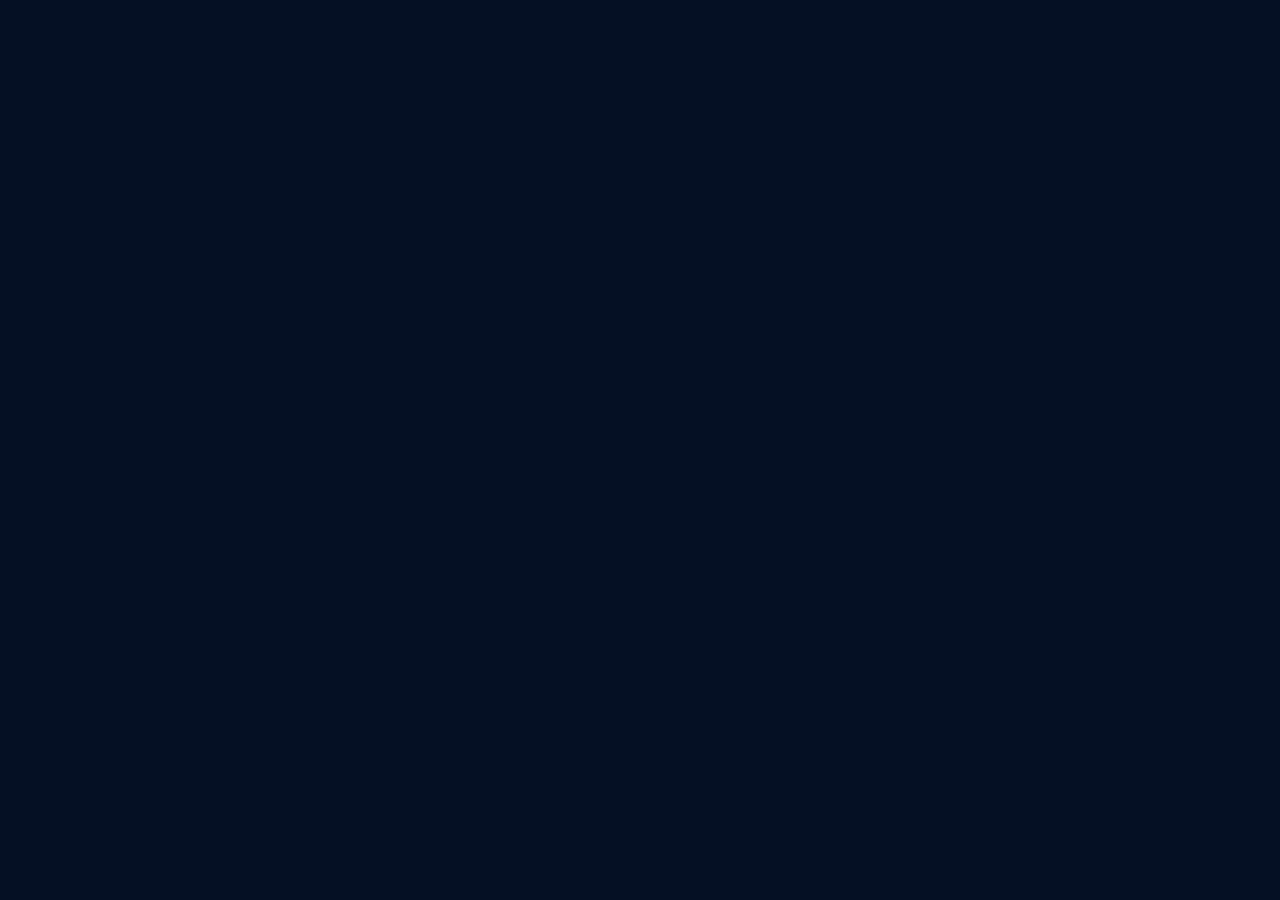
==== index.html @ 8254e84c "deploy: deploy web app to github pages" ====
<!DOCTYPE html><html><head>
  <!--
    If you are serving your web app in a path other than the root, change the
    href value below to reflect the base path you are serving from.

    The path provided below has to start and end with a slash "/" in order for
    it to work correctly.

    For more details:
    * https://developer.mozilla.org/en-US/docs/Web/HTML/Element/base

    This is a placeholder for base href that will be replaced by the value of
    the `--base-href` argument provided to `flutter build`.
  -->
  <base href="/ComparaSites/">

  <meta charset="UTF-8">
  <meta content="IE=Edge" http-equiv="X-UA-Compatible">
  <meta name="description" content="A new Flutter project.">

  <!-- iOS meta tags & icons -->
  <meta name="mobile-web-app-capable" content="yes">
  <meta name="apple-mobile-web-app-status-bar-style" content="black">
  <meta name="apple-mobile-web-app-title" content="compara_sites_mobile">
  <link rel="apple-touch-icon" href="icons/Icon-192.png">

  <!-- Favicon -->
  <link rel="icon" type="image/png" href="favicon.png">

  <title>compara_sites_mobile</title>
  <link rel="manifest" href="manifest.json">
  
  
  <meta content="width=device-width, initial-scale=1.0, maximum-scale=1.0, user-scalable=no" name="viewport">
  
  
  <style id="splash-screen-style">
    html {
      height: 100%
    }

    body {
      margin: 0;
      min-height: 100%;
      background-color: #051024;
          background-size: 100% 100%;
    }

    .center {
      margin: 0;
      position: absolute;
      top: 50%;
      left: 50%;
      -ms-transform: translate(-50%, -50%);
      transform: translate(-50%, -50%);
    }

    .contain {
      display:block;
      width:100%; height:100%;
      object-fit: contain;
    }

    .stretch {
      display:block;
      width:100%; height:100%;
    }

    .cover {
      display:block;
      width:100%; height:100%;
      object-fit: cover;
    }

    .bottom {
      position: absolute;
      bottom: 0;
      left: 50%;
      -ms-transform: translate(-50%, 0);
      transform: translate(-50%, 0);
    }

    .bottomLeft {
      position: absolute;
      bottom: 0;
      left: 0;
    }

    .bottomRight {
      position: absolute;
      bottom: 0;
      right: 0;
    }

    @media (prefers-color-scheme: dark) {
      body {
        background-color: #051024;
          }
    }
  </style>
  <script id="splash-screen-script">
    function removeSplashFromWeb() {
      document.getElementById("splash")?.remove();
      document.getElementById("splash-branding")?.remove();
      document.body.style.background = "transparent";
    }
  </script>
</head>
<body>
  <picture id="splash-branding">
    <source srcset="splash/img/branding-1x.png 1x, splash/img/branding-2x.png 2x, splash/img/branding-3x.png 3x, splash/img/branding-4x.png 4x" media="(prefers-color-scheme: light)">
    <source srcset="splash/img/branding-dark-1x.png 1x, splash/img/branding-dark-2x.png 2x, splash/img/branding-dark-3x.png 3x, splash/img/branding-dark-4x.png 4x" media="(prefers-color-scheme: dark)">
    <img class="bottom" aria-hidden="true" src="splash/img/branding-1x.png" alt="">
  </picture>
  <picture id="splash">
      <source srcset="splash/img/light-1x.png 1x, splash/img/light-2x.png 2x, splash/img/light-3x.png 3x, splash/img/light-4x.png 4x" media="(prefers-color-scheme: light)">
      <source srcset="splash/img/dark-1x.png 1x, splash/img/dark-2x.png 2x, splash/img/dark-3x.png 3x, splash/img/dark-4x.png 4x" media="(prefers-color-scheme: dark)">
      <img class="center" aria-hidden="true" src="splash/img/light-1x.png" alt="">
  </picture>
  
  
  
  <script src="flutter_bootstrap.js" async=""></script>


</body></html>
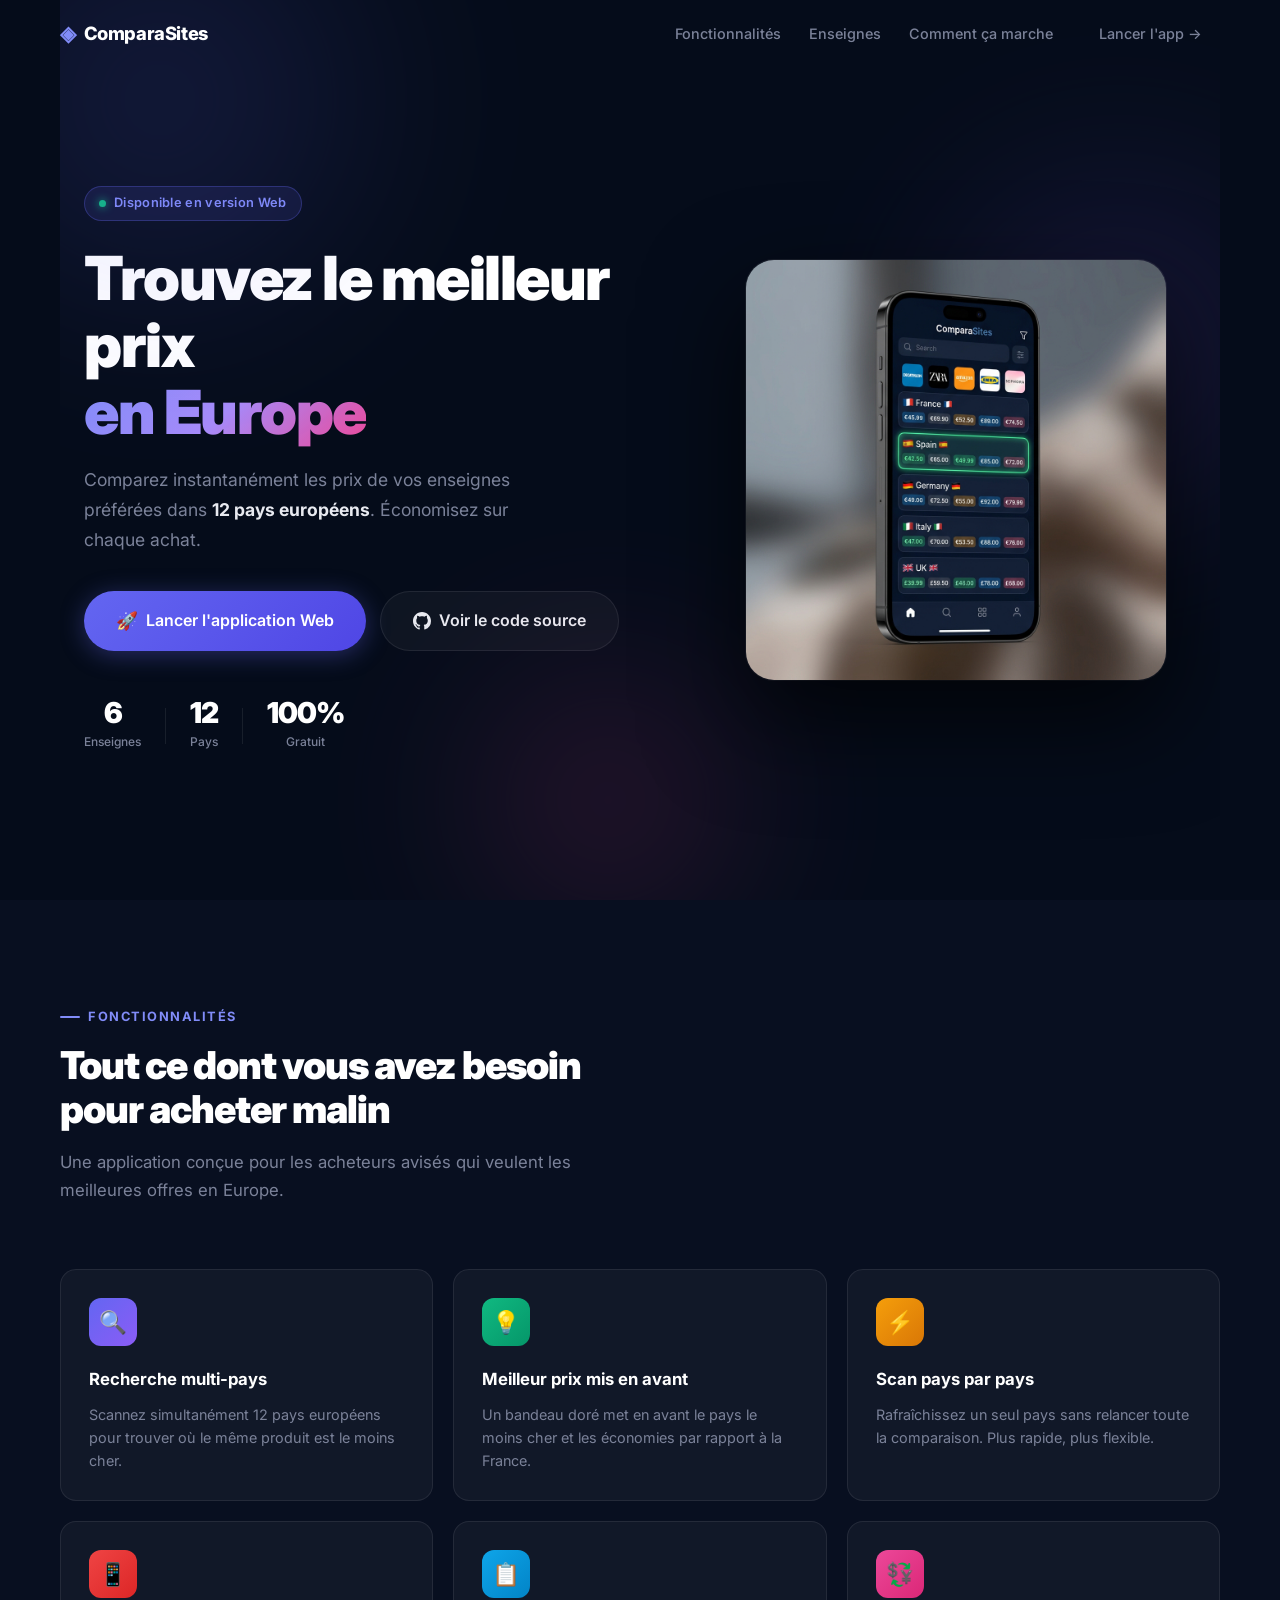
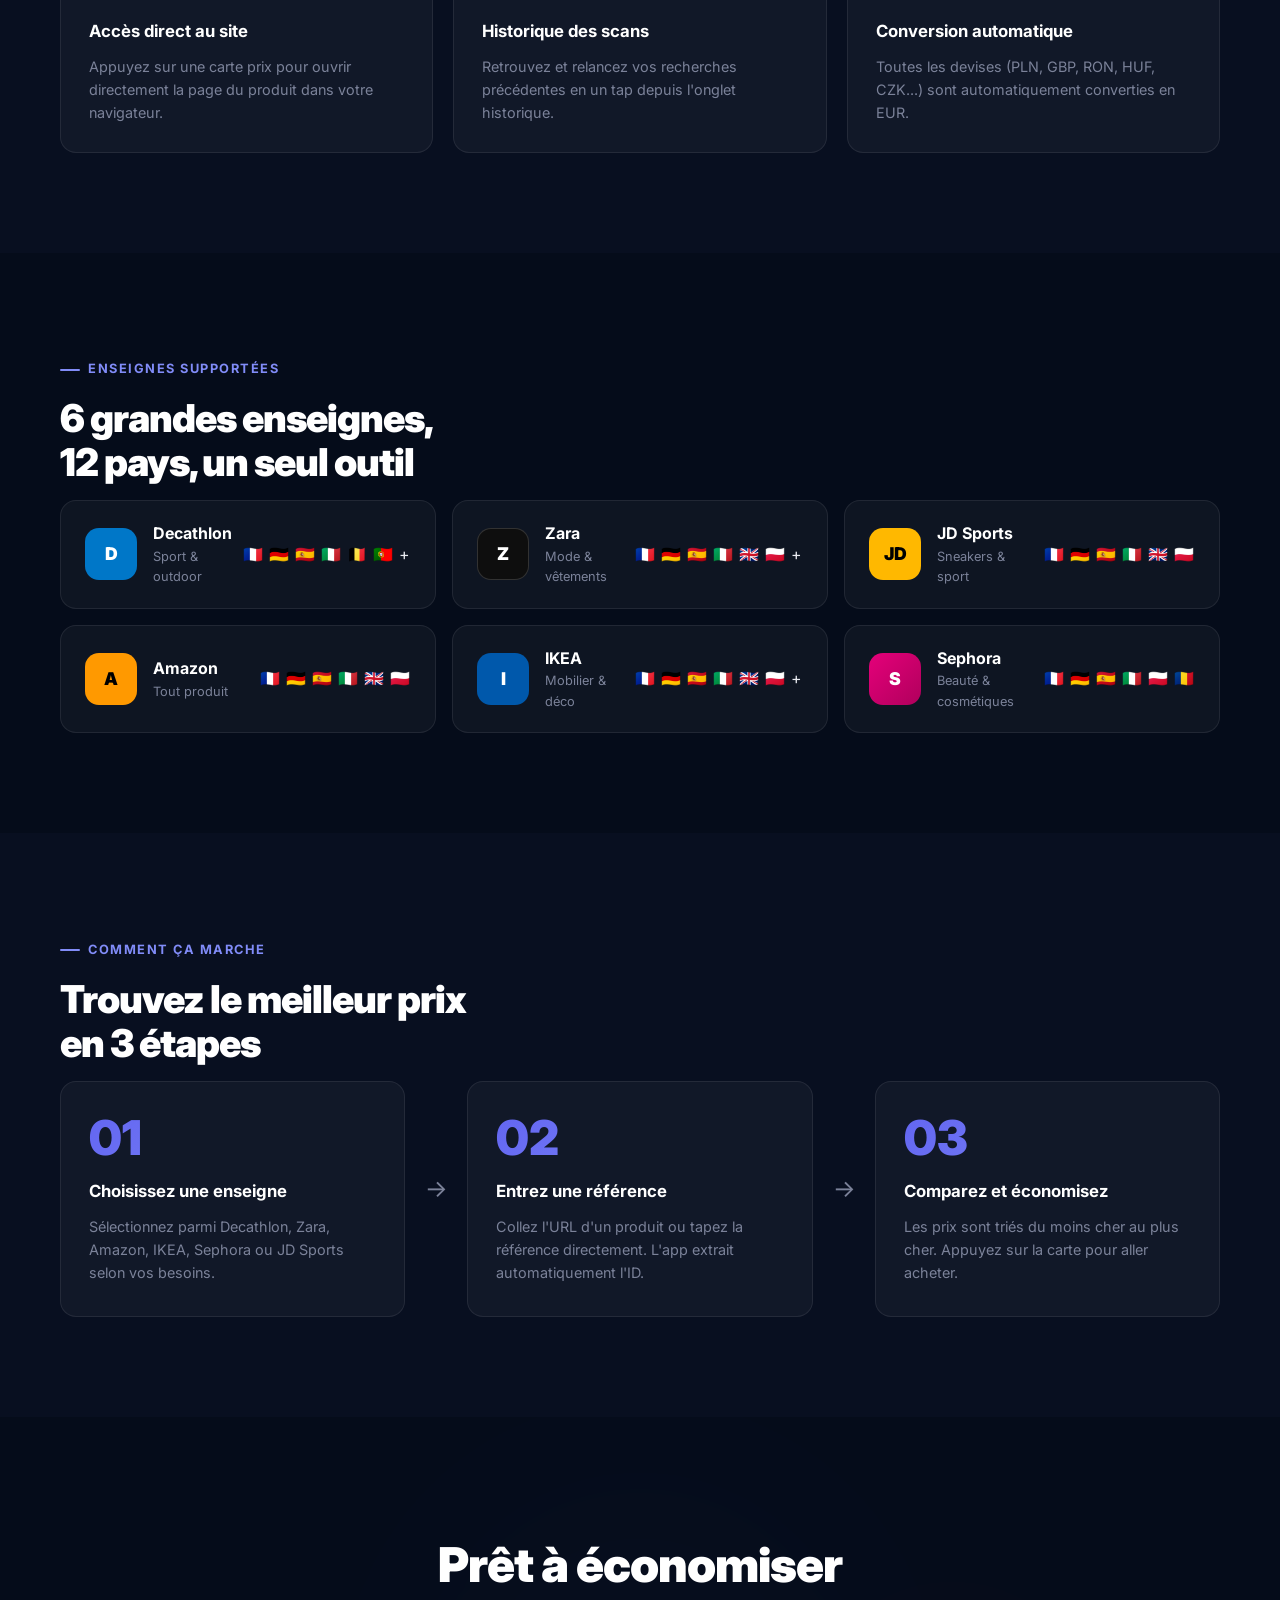
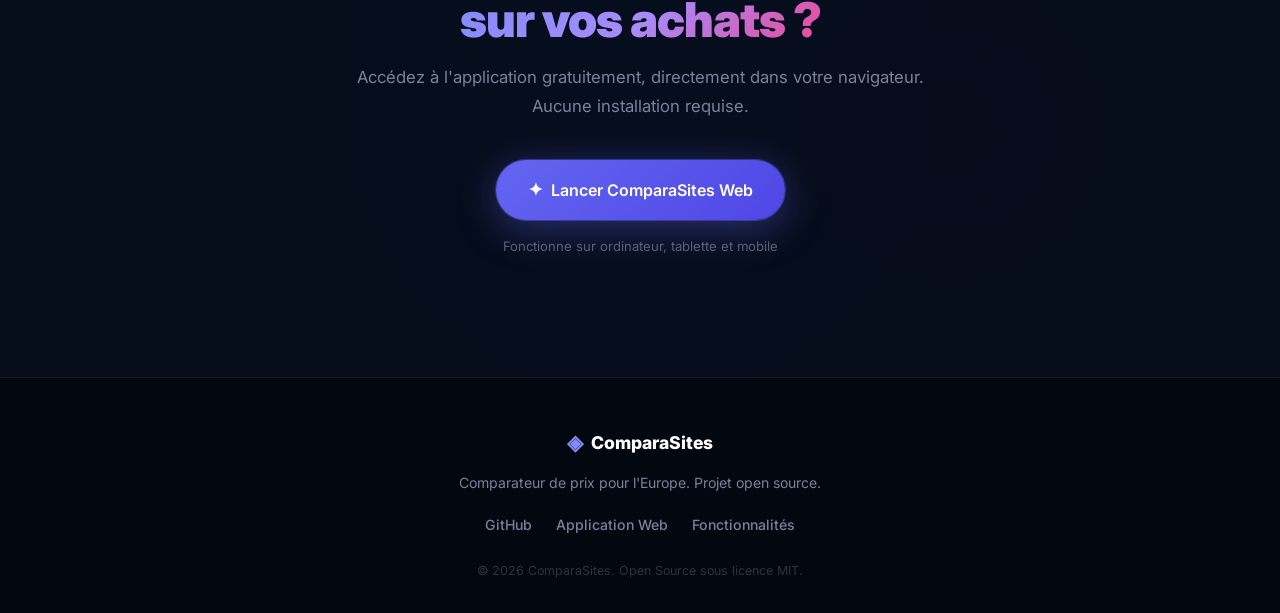
==== commit 67adb9fc: "deploy: update landing page and move app to /app" ====
--- a/index.html
+++ b/index.html
@@ -1,126 +1,303 @@
-<!DOCTYPE html><html><head>
-  <!--
-    If you are serving your web app in a path other than the root, change the
-    href value below to reflect the base path you are serving from.
-
-    The path provided below has to start and end with a slash "/" in order for
-    it to work correctly.
-
-    For more details:
-    * https://developer.mozilla.org/en-US/docs/Web/HTML/Element/base
-
-    This is a placeholder for base href that will be replaced by the value of
-    the `--base-href` argument provided to `flutter build`.
-  -->
-  <base href="/ComparaSites/">
-
-  <meta charset="UTF-8">
-  <meta content="IE=Edge" http-equiv="X-UA-Compatible">
-  <meta name="description" content="A new Flutter project.">
-
-  <!-- iOS meta tags & icons -->
-  <meta name="mobile-web-app-capable" content="yes">
-  <meta name="apple-mobile-web-app-status-bar-style" content="black">
-  <meta name="apple-mobile-web-app-title" content="compara_sites_mobile">
-  <link rel="apple-touch-icon" href="icons/Icon-192.png">
-
-  <!-- Favicon -->
-  <link rel="icon" type="image/png" href="favicon.png">
-
-  <title>compara_sites_mobile</title>
-  <link rel="manifest" href="manifest.json">
-  
-  
-  <meta content="width=device-width, initial-scale=1.0, maximum-scale=1.0, user-scalable=no" name="viewport">
-  
-  
-  <style id="splash-screen-style">
-    html {
-      height: 100%
-    }
-
-    body {
-      margin: 0;
-      min-height: 100%;
-      background-color: #051024;
-          background-size: 100% 100%;
-    }
-
-    .center {
-      margin: 0;
-      position: absolute;
-      top: 50%;
-      left: 50%;
-      -ms-transform: translate(-50%, -50%);
-      transform: translate(-50%, -50%);
-    }
-
-    .contain {
-      display:block;
-      width:100%; height:100%;
-      object-fit: contain;
-    }
-
-    .stretch {
-      display:block;
-      width:100%; height:100%;
-    }
-
-    .cover {
-      display:block;
-      width:100%; height:100%;
-      object-fit: cover;
-    }
-
-    .bottom {
-      position: absolute;
-      bottom: 0;
-      left: 50%;
-      -ms-transform: translate(-50%, 0);
-      transform: translate(-50%, 0);
-    }
-
-    .bottomLeft {
-      position: absolute;
-      bottom: 0;
-      left: 0;
-    }
-
-    .bottomRight {
-      position: absolute;
-      bottom: 0;
-      right: 0;
-    }
-
-    @media (prefers-color-scheme: dark) {
-      body {
-        background-color: #051024;
-          }
-    }
-  </style>
-  <script id="splash-screen-script">
-    function removeSplashFromWeb() {
-      document.getElementById("splash")?.remove();
-      document.getElementById("splash-branding")?.remove();
-      document.body.style.background = "transparent";
-    }
-  </script>
+<!DOCTYPE html>
+<html lang="fr">
+<head>
+  <meta charset="UTF-8" />
+  <meta name="viewport" content="width=device-width, initial-scale=1.0" />
+  <title>ComparaSites — Comparez les prix en Europe</title>
+  <meta name="description" content="ComparaSites vous permet de comparer instantanément les prix de Decathlon, Zara, Amazon, IKEA, Sephora et JD Sports dans toute l'Europe. Trouvez les meilleures offres en quelques secondes." />
+  <meta property="og:title" content="ComparaSites — Comparez les prix en Europe" />
+  <meta property="og:description" content="Comparez les prix en temps réel sur 6 grandes enseignes dans 12 pays européens." />
+  <meta property="og:type" content="website" />
+  <link rel="icon" href="./app/favicon.png" />
+  <link rel="preconnect" href="https://fonts.googleapis.com" />
+  <link rel="preconnect" href="https://fonts.gstatic.com" crossorigin />
+  <link href="https://fonts.googleapis.com/css2?family=Inter:wght@300;400;500;600;700;800;900&display=swap" rel="stylesheet" />
+  <link rel="stylesheet" href="style.css" />
 </head>
 <body>
-  <picture id="splash-branding">
-    <source srcset="splash/img/branding-1x.png 1x, splash/img/branding-2x.png 2x, splash/img/branding-3x.png 3x, splash/img/branding-4x.png 4x" media="(prefers-color-scheme: light)">
-    <source srcset="splash/img/branding-dark-1x.png 1x, splash/img/branding-dark-2x.png 2x, splash/img/branding-dark-3x.png 3x, splash/img/branding-dark-4x.png 4x" media="(prefers-color-scheme: dark)">
-    <img class="bottom" aria-hidden="true" src="splash/img/branding-1x.png" alt="">
-  </picture>
-  <picture id="splash">
-      <source srcset="splash/img/light-1x.png 1x, splash/img/light-2x.png 2x, splash/img/light-3x.png 3x, splash/img/light-4x.png 4x" media="(prefers-color-scheme: light)">
-      <source srcset="splash/img/dark-1x.png 1x, splash/img/dark-2x.png 2x, splash/img/dark-3x.png 3x, splash/img/dark-4x.png 4x" media="(prefers-color-scheme: dark)">
-      <img class="center" aria-hidden="true" src="splash/img/light-1x.png" alt="">
-  </picture>
-  
-  
-  
-  <script src="flutter_bootstrap.js" async=""></script>
-
-
-</body></html>+
+  <!-- ══ NAV ══ -->
+  <nav class="nav" id="nav">
+    <div class="nav-inner">
+      <a href="#" class="nav-logo">
+        <span class="logo-icon">◈</span>
+        ComparaSites
+      </a>
+      <div class="nav-links">
+        <a href="#features">Fonctionnalités</a>
+        <a href="#brands">Enseignes</a>
+        <a href="#how">Comment ça marche</a>
+        <a href="./app/" class="btn btn-sm" id="nav-cta">Lancer l'app →</a>
+      </div>
+      <button class="nav-burger" id="nav-burger" aria-label="Menu">
+        <span></span><span></span><span></span>
+      </button>
+    </div>
+    <div class="nav-mobile" id="nav-mobile">
+      <a href="#features">Fonctionnalités</a>
+      <a href="#brands">Enseignes</a>
+      <a href="#how">Comment ça marche</a>
+      <a href="./app/" class="btn btn-mobile">Lancer l'app →</a>
+    </div>
+  </nav>
+
+  <!-- ══ HERO ══ -->
+  <section class="hero" id="hero">
+    <div class="blob blob-1"></div>
+    <div class="blob blob-2"></div>
+    <div class="blob blob-3"></div>
+
+    <div class="hero-content">
+      <div class="hero-badge">
+        <span class="badge-dot"></span>
+        Disponible en version Web
+      </div>
+
+      <h1 class="hero-title">
+        Trouvez le meilleur prix<br />
+        <span class="gradient-text">en Europe</span>
+      </h1>
+
+      <p class="hero-subtitle">
+        Comparez instantanément les prix de vos enseignes préférées dans 
+        <strong>12 pays européens</strong>. Économisez sur chaque achat.
+      </p>
+
+      <div class="hero-actions">
+        <a href="./app/" class="btn btn-primary btn-large" id="hero-cta">
+          <span class="btn-icon">🚀</span>
+          Lancer l'application Web
+        </a>
+        <a href="https://github.com/fnnktkygl-code/ComparaSites" target="_blank" rel="noopener" class="btn btn-ghost btn-large">
+          <span class="btn-icon">
+            <svg width="18" height="18" viewBox="0 0 24 24" fill="currentColor"><path d="M12 0C5.37 0 0 5.37 0 12c0 5.31 3.435 9.795 8.205 11.385.6.105.825-.255.825-.57 0-.285-.015-1.23-.015-2.235-3.015.555-3.795-.735-4.035-1.41-.135-.345-.72-1.41-1.23-1.695-.42-.225-1.02-.78-.015-.795.945-.015 1.62.87 1.845 1.23 1.08 1.815 2.805 1.305 3.495.99.105-.78.42-1.305.765-1.605-2.67-.3-5.46-1.335-5.46-5.925 0-1.305.465-2.385 1.23-3.225-.12-.3-.54-1.53.12-3.18 0 0 1.005-.315 3.3 1.23.96-.27 1.98-.405 3-.405s2.04.135 3 .405c2.295-1.56 3.3-1.23 3.3-1.23.66 1.65.24 2.88.12 3.18.765.84 1.23 1.905 1.23 3.225 0 4.605-2.805 5.625-5.475 5.925.435.375.81 1.095.81 2.22 0 1.605-.015 2.895-.015 3.3 0 .315.225.69.825.57A12.02 12.02 0 0 0 24 12c0-6.63-5.37-12-12-12z"/></svg>
+          </span>
+          Voir le code source
+        </a>
+      </div>
+
+      <div class="hero-stats">
+        <div class="stat">
+          <span class="stat-value">6</span>
+          <span class="stat-label">Enseignes</span>
+        </div>
+        <div class="stat-divider"></div>
+        <div class="stat">
+          <span class="stat-value">12</span>
+          <span class="stat-label">Pays</span>
+        </div>
+        <div class="stat-divider"></div>
+        <div class="stat">
+          <span class="stat-value">100%</span>
+          <span class="stat-label">Gratuit</span>
+        </div>
+      </div>
+    </div>
+
+    <div class="hero-visual">
+      <div class="mockup-glow"></div>
+      <img src="./mockup.png" alt="ComparaSites app mockup" class="hero-mockup" loading="eager" />
+    </div>
+  </section>
+
+  <!-- ══ FEATURES ══ -->
+  <section class="section features-section" id="features">
+    <div class="section-inner">
+      <div class="section-label">Fonctionnalités</div>
+      <h2 class="section-title">Tout ce dont vous avez besoin<br />pour acheter malin</h2>
+      <p class="section-subtitle">Une application conçue pour les acheteurs avisés qui veulent les meilleures offres en Europe.</p>
+
+      <div class="features-grid">
+        <div class="feature-card" data-anim>
+          <div class="feature-icon" style="background:linear-gradient(135deg,#6366f1,#8b5cf6)">🔍</div>
+          <h3>Recherche multi-pays</h3>
+          <p>Scannez simultanément 12 pays européens pour trouver où le même produit est le moins cher.</p>
+        </div>
+        <div class="feature-card" data-anim>
+          <div class="feature-icon" style="background:linear-gradient(135deg,#10b981,#059669)">💡</div>
+          <h3>Meilleur prix mis en avant</h3>
+          <p>Un bandeau doré met en avant le pays le moins cher et les économies par rapport à la France.</p>
+        </div>
+        <div class="feature-card" data-anim>
+          <div class="feature-icon" style="background:linear-gradient(135deg,#f59e0b,#d97706)">⚡</div>
+          <h3>Scan pays par pays</h3>
+          <p>Rafraîchissez un seul pays sans relancer toute la comparaison. Plus rapide, plus flexible.</p>
+        </div>
+        <div class="feature-card" data-anim>
+          <div class="feature-icon" style="background:linear-gradient(135deg,#ef4444,#dc2626)">📱</div>
+          <h3>Accès direct au site</h3>
+          <p>Appuyez sur une carte prix pour ouvrir directement la page du produit dans votre navigateur.</p>
+        </div>
+        <div class="feature-card" data-anim>
+          <div class="feature-icon" style="background:linear-gradient(135deg,#0ea5e9,#0284c7)">📋</div>
+          <h3>Historique des scans</h3>
+          <p>Retrouvez et relancez vos recherches précédentes en un tap depuis l'onglet historique.</p>
+        </div>
+        <div class="feature-card" data-anim>
+          <div class="feature-icon" style="background:linear-gradient(135deg,#ec4899,#db2777)">💱</div>
+          <h3>Conversion automatique</h3>
+          <p>Toutes les devises (PLN, GBP, RON, HUF, CZK...) sont automatiquement converties en EUR.</p>
+        </div>
+      </div>
+    </div>
+  </section>
+
+  <!-- ══ BRANDS ══ -->
+  <section class="section brands-section" id="brands">
+    <div class="section-inner">
+      <div class="section-label">Enseignes supportées</div>
+      <h2 class="section-title">6 grandes enseignes,<br />12 pays, un seul outil</h2>
+
+      <div class="brands-grid">
+        <div class="brand-card" data-anim>
+          <div class="brand-logo decathlon">D</div>
+          <div class="brand-info">
+            <h3>Decathlon</h3>
+            <p>Sport & outdoor</p>
+          </div>
+          <div class="brand-countries">🇫🇷 🇩🇪 🇪🇸 🇮🇹 🇧🇪 🇵🇹 +</div>
+        </div>
+        <div class="brand-card" data-anim>
+          <div class="brand-logo zara">Z</div>
+          <div class="brand-info">
+            <h3>Zara</h3>
+            <p>Mode & vêtements</p>
+          </div>
+          <div class="brand-countries">🇫🇷 🇩🇪 🇪🇸 🇮🇹 🇬🇧 🇵🇱 +</div>
+        </div>
+        <div class="brand-card" data-anim>
+          <div class="brand-logo jd">JD</div>
+          <div class="brand-info">
+            <h3>JD Sports</h3>
+            <p>Sneakers & sport</p>
+          </div>
+          <div class="brand-countries">🇫🇷 🇩🇪 🇪🇸 🇮🇹 🇬🇧 🇵🇱</div>
+        </div>
+        <div class="brand-card" data-anim>
+          <div class="brand-logo amazon">A</div>
+          <div class="brand-info">
+            <h3>Amazon</h3>
+            <p>Tout produit</p>
+          </div>
+          <div class="brand-countries">🇫🇷 🇩🇪 🇪🇸 🇮🇹 🇬🇧 🇵🇱</div>
+        </div>
+        <div class="brand-card" data-anim>
+          <div class="brand-logo ikea">I</div>
+          <div class="brand-info">
+            <h3>IKEA</h3>
+            <p>Mobilier & déco</p>
+          </div>
+          <div class="brand-countries">🇫🇷 🇩🇪 🇪🇸 🇮🇹 🇬🇧 🇵🇱 +</div>
+        </div>
+        <div class="brand-card" data-anim>
+          <div class="brand-logo sephora">S</div>
+          <div class="brand-info">
+            <h3>Sephora</h3>
+            <p>Beauté & cosmétiques</p>
+          </div>
+          <div class="brand-countries">🇫🇷 🇩🇪 🇪🇸 🇮🇹 🇵🇱 🇷🇴</div>
+        </div>
+      </div>
+    </div>
+  </section>
+
+  <!-- ══ HOW IT WORKS ══ -->
+  <section class="section how-section" id="how">
+    <div class="section-inner">
+      <div class="section-label">Comment ça marche</div>
+      <h2 class="section-title">Trouvez le meilleur prix<br />en 3 étapes</h2>
+
+      <div class="steps-grid">
+        <div class="step" data-anim>
+          <div class="step-num">01</div>
+          <div class="step-content">
+            <h3>Choisissez une enseigne</h3>
+            <p>Sélectionnez parmi Decathlon, Zara, Amazon, IKEA, Sephora ou JD Sports selon vos besoins.</p>
+          </div>
+        </div>
+        <div class="step-arrow">→</div>
+        <div class="step" data-anim>
+          <div class="step-num">02</div>
+          <div class="step-content">
+            <h3>Entrez une référence</h3>
+            <p>Collez l'URL d'un produit ou tapez la référence directement. L'app extrait automatiquement l'ID.</p>
+          </div>
+        </div>
+        <div class="step-arrow">→</div>
+        <div class="step" data-anim>
+          <div class="step-num">03</div>
+          <div class="step-content">
+            <h3>Comparez et économisez</h3>
+            <p>Les prix sont triés du moins cher au plus cher. Appuyez sur la carte pour aller acheter.</p>
+          </div>
+        </div>
+      </div>
+    </div>
+  </section>
+
+  <!-- ══ CTA SECTION ══ -->
+  <section class="section cta-section">
+    <div class="blob blob-cta-1"></div>
+    <div class="blob blob-cta-2"></div>
+    <div class="cta-inner" data-anim>
+      <h2 class="cta-title">Prêt à économiser<br /><span class="gradient-text">sur vos achats ?</span></h2>
+      <p class="cta-subtitle">Accédez à l'application gratuitement, directement dans votre navigateur. Aucune installation requise.</p>
+      <a href="./app/" class="btn btn-primary btn-large btn-glow" id="footer-cta">
+        <span class="btn-icon">✦</span>
+        Lancer ComparaSites Web
+      </a>
+      <p class="cta-hint">Fonctionne sur ordinateur, tablette et mobile</p>
+    </div>
+  </section>
+
+  <!-- ══ FOOTER ══ -->
+  <footer class="footer">
+    <div class="footer-inner">
+      <div class="footer-logo">
+        <span class="logo-icon">◈</span>
+        ComparaSites
+      </div>
+      <p class="footer-desc">Comparateur de prix pour l'Europe. Projet open source.</p>
+      <div class="footer-links">
+        <a href="https://github.com/fnnktkygl-code/ComparaSites" target="_blank" rel="noopener">GitHub</a>
+        <a href="./app/" id="footer-app-link">Application Web</a>
+        <a href="#features">Fonctionnalités</a>
+      </div>
+      <p class="footer-copy">© 2026 ComparaSites. Open Source sous licence MIT.</p>
+    </div>
+  </footer>
+
+  <script>
+    // Nav scroll effect
+    const nav = document.getElementById('nav');
+    window.addEventListener('scroll', () => {
+      nav.classList.toggle('nav-scrolled', window.scrollY > 20);
+    });
+
+    // Mobile menu
+    const burger = document.getElementById('nav-burger');
+    const mobileNav = document.getElementById('nav-mobile');
+    burger.addEventListener('click', () => {
+      mobileNav.classList.toggle('open');
+      burger.classList.toggle('open');
+    });
+    mobileNav.querySelectorAll('a').forEach(a => {
+      a.addEventListener('click', () => {
+        mobileNav.classList.remove('open');
+        burger.classList.remove('open');
+      });
+    });
+
+    // Scroll reveal animations
+    const observer = new IntersectionObserver((entries) => {
+      entries.forEach(entry => {
+        if (entry.isIntersecting) {
+          entry.target.classList.add('visible');
+          observer.unobserve(entry.target);
+        }
+      });
+    }, { threshold: 0.12 });
+    document.querySelectorAll('[data-anim]').forEach(el => observer.observe(el));
+  </script>
+</body>
+</html>
--- a/style.css
+++ b/style.css
@@ -0,0 +1,427 @@
+/* ══════════════════════════════════════════
+   ComparaSites – Landing Page Styles
+   Premium dark-mode design
+══════════════════════════════════════════ */
+
+*, *::before, *::after { box-sizing: border-box; margin: 0; padding: 0; }
+
+:root {
+  --bg: #050c1a;
+  --bg2: #080f20;
+  --card: rgba(255,255,255,0.04);
+  --card-border: rgba(255,255,255,0.08);
+  --card-hover: rgba(255,255,255,0.07);
+  --text: #e8eaf0;
+  --text-muted: #7b8299;
+  --accent: #6366f1;
+  --accent2: #818cf8;
+  --gold: #f59e0b;
+  --green: #10b981;
+  --radius: 16px;
+  --shadow: 0 24px 80px rgba(0,0,0,0.5);
+}
+
+html { scroll-behavior: smooth; }
+
+body {
+  font-family: 'Inter', -apple-system, BlinkMacSystemFont, sans-serif;
+  background: var(--bg);
+  color: var(--text);
+  line-height: 1.6;
+  overflow-x: hidden;
+  -webkit-font-smoothing: antialiased;
+}
+
+/* ── Scroll bar ── */
+::-webkit-scrollbar { width: 6px; }
+::-webkit-scrollbar-track { background: var(--bg); }
+::-webkit-scrollbar-thumb { background: rgba(255,255,255,0.1); border-radius: 3px; }
+
+/* ══ NAV ══ */
+.nav {
+  position: fixed; top: 0; left: 0; right: 0; z-index: 100;
+  padding: 0 24px;
+  transition: background 0.3s, box-shadow 0.3s, backdrop-filter 0.3s;
+}
+.nav-scrolled {
+  background: rgba(5,12,26,0.85);
+  backdrop-filter: blur(20px);
+  box-shadow: 0 1px 0 rgba(255,255,255,0.06);
+}
+.nav-inner {
+  max-width: 1160px; margin: 0 auto;
+  display: flex; align-items: center; justify-content: space-between;
+  height: 68px;
+}
+.nav-logo {
+  display: flex; align-items: center; gap: 8px;
+  font-size: 1.15rem; font-weight: 800; color: #fff;
+  text-decoration: none; letter-spacing: -0.4px;
+}
+.logo-icon { font-size: 1.3rem; color: var(--accent2); }
+
+.nav-links {
+  display: flex; align-items: center; gap: 28px;
+}
+.nav-links a {
+  color: var(--text-muted); text-decoration: none;
+  font-size: 0.9rem; font-weight: 500;
+  transition: color 0.2s;
+}
+.nav-links a:hover { color: #fff; }
+
+.nav-burger {
+  display: none; flex-direction: column; gap: 5px;
+  background: none; border: none; cursor: pointer; padding: 4px;
+}
+.nav-burger span {
+  display: block; width: 22px; height: 2px;
+  background: var(--text); border-radius: 2px;
+  transition: transform 0.3s, opacity 0.3s;
+}
+.nav-burger.open span:nth-child(1) { transform: translateY(7px) rotate(45deg); }
+.nav-burger.open span:nth-child(2) { opacity: 0; }
+.nav-burger.open span:nth-child(3) { transform: translateY(-7px) rotate(-45deg); }
+
+.nav-mobile {
+  display: none; flex-direction: column;
+  background: rgba(8,15,32,0.98); padding: 16px 0 24px;
+  border-top: 1px solid var(--card-border);
+  max-height: 0; overflow: hidden; transition: max-height 0.35s ease;
+}
+.nav-mobile.open { max-height: 320px; display: flex; }
+.nav-mobile a {
+  color: var(--text-muted); text-decoration: none; padding: 12px 0;
+  font-size: 1rem; font-weight: 500; transition: color 0.2s;
+}
+.nav-mobile a:hover { color: #fff; }
+.btn-mobile {
+  margin-top: 12px; text-align: center;
+  padding: 14px 0 !important; width: 100%;
+  color: #fff !important;
+}
+
+/* ══ BUTTONS ══ */
+.btn {
+  display: inline-flex; align-items: center; gap: 8px;
+  padding: 10px 20px; border-radius: 100px;
+  font-family: inherit; font-weight: 600; font-size: 0.9rem;
+  text-decoration: none; cursor: pointer; border: none;
+  transition: transform 0.2s, box-shadow 0.2s, background 0.2s;
+  white-space: nowrap;
+}
+.btn:hover { transform: translateY(-2px); }
+.btn-sm { padding: 8px 18px; font-size: 0.85rem; }
+
+.btn-primary {
+  background: linear-gradient(135deg, var(--accent), #4f46e5);
+  color: #fff;
+  box-shadow: 0 4px 24px rgba(99,102,241,0.35);
+}
+.btn-primary:hover { box-shadow: 0 8px 36px rgba(99,102,241,0.55); }
+
+.btn-ghost {
+  background: var(--card); color: var(--text);
+  border: 1px solid var(--card-border);
+}
+.btn-ghost:hover { background: var(--card-hover); }
+
+.btn-large { padding: 16px 32px; font-size: 1rem; border-radius: 100px; }
+
+.btn-glow {
+  box-shadow: 0 0 0 1px rgba(99,102,241,0.4),
+              0 8px 40px rgba(99,102,241,0.4);
+}
+.btn-glow:hover {
+  box-shadow: 0 0 0 1px rgba(99,102,241,0.6),
+              0 12px 60px rgba(99,102,241,0.6);
+}
+.btn-icon { display: flex; align-items: center; font-size: 1.1em; }
+
+/* ══ BLOBS ══ */
+.blob {
+  position: absolute; border-radius: 50%;
+  filter: blur(80px); opacity: 0.18; pointer-events: none;
+}
+.blob-1 { width: 600px; height: 600px; background: radial-gradient(circle, #6366f1, transparent 70%); top: -200px; left: -200px; }
+.blob-2 { width: 500px; height: 500px; background: radial-gradient(circle, #8b5cf6, transparent 70%); top: 100px; right: -150px; }
+.blob-3 { width: 400px; height: 400px; background: radial-gradient(circle, #ec4899, transparent 70%); bottom: -100px; left: 30%; }
+
+/* ══ HERO ══ */
+.hero {
+  position: relative; overflow: hidden;
+  min-height: 100vh;
+  display: flex; align-items: center;
+  padding: 120px 24px 80px;
+  gap: 60px;
+  max-width: 1160px; margin: 0 auto;
+}
+.hero-content { flex: 1; min-width: 0; }
+.hero-visual {
+  flex: 0 0 480px; position: relative;
+  display: flex; align-items: center; justify-content: center;
+}
+.mockup-glow {
+  position: absolute; width: 340px; height: 340px;
+  background: radial-gradient(circle, rgba(99,102,241,0.3) 0%, transparent 70%);
+  border-radius: 50%; animation: pulse 4s ease-in-out infinite;
+}
+@keyframes pulse {
+  0%, 100% { transform: scale(1); opacity: 0.5; }
+  50% { transform: scale(1.15); opacity: 0.8; }
+}
+.hero-mockup {
+  width: 100%; max-width: 420px;
+  border-radius: 28px;
+  box-shadow: 0 40px 100px rgba(0,0,0,0.7), 0 0 0 1px rgba(255,255,255,0.08);
+  animation: float 6s ease-in-out infinite;
+  position: relative; z-index: 1;
+}
+@keyframes float {
+  0%, 100% { transform: translateY(0); }
+  50% { transform: translateY(-14px); }
+}
+
+.hero-badge {
+  display: inline-flex; align-items: center; gap: 8px;
+  background: rgba(99,102,241,0.12); border: 1px solid rgba(99,102,241,0.3);
+  color: var(--accent2); padding: 6px 14px; border-radius: 100px;
+  font-size: 0.8rem; font-weight: 600; letter-spacing: 0.3px;
+  margin-bottom: 24px;
+}
+.badge-dot {
+  width: 7px; height: 7px; border-radius: 50%; background: var(--green);
+  box-shadow: 0 0 8px var(--green);
+  animation: blink 2s ease-in-out infinite;
+}
+@keyframes blink {
+  0%, 100% { opacity: 1; } 50% { opacity: 0.4; }
+}
+
+.hero-title {
+  font-size: clamp(2.2rem, 5vw, 3.8rem);
+  font-weight: 900; line-height: 1.1;
+  letter-spacing: -1.5px; margin-bottom: 20px;
+  color: #fff;
+}
+.gradient-text {
+  background: linear-gradient(135deg, var(--accent2) 0%, #a78bfa 50%, #ec4899 100%);
+  -webkit-background-clip: text; background-clip: text;
+  -webkit-text-fill-color: transparent;
+}
+
+.hero-subtitle {
+  font-size: 1.1rem; color: var(--text-muted); max-width: 480px;
+  margin-bottom: 36px; line-height: 1.7;
+}
+.hero-subtitle strong { color: var(--text); }
+
+.hero-actions {
+  display: flex; flex-wrap: wrap; gap: 14px; margin-bottom: 48px;
+}
+
+.hero-stats {
+  display: flex; align-items: center; gap: 24px;
+}
+.stat { text-align: center; }
+.stat-value {
+  display: block; font-size: 1.8rem; font-weight: 900;
+  color: #fff; letter-spacing: -1px; line-height: 1;
+}
+.stat-label { font-size: 0.75rem; color: var(--text-muted); font-weight: 500; }
+.stat-divider {
+  width: 1px; height: 36px; background: var(--card-border);
+}
+
+/* ══ SECTIONS ══ */
+.section { padding: 100px 24px; position: relative; overflow: hidden; }
+.section-inner { max-width: 1160px; margin: 0 auto; }
+
+.section-label {
+  display: inline-flex; align-items: center; gap: 8px;
+  color: var(--accent2); font-size: 0.8rem; font-weight: 700;
+  letter-spacing: 1.5px; text-transform: uppercase;
+  margin-bottom: 16px;
+}
+.section-label::before {
+  content: ''; display: block;
+  width: 20px; height: 2px;
+  background: var(--accent2); border-radius: 2px;
+}
+.section-title {
+  font-size: clamp(1.8rem, 3vw, 2.8rem);
+  font-weight: 900; letter-spacing: -1px;
+  color: #fff; margin-bottom: 16px; line-height: 1.15;
+}
+.section-subtitle {
+  color: var(--text-muted); font-size: 1.05rem;
+  max-width: 560px; margin-bottom: 64px; line-height: 1.7;
+}
+
+/* ══ FEATURES ══ */
+.features-section { background: var(--bg2); }
+.features-grid {
+  display: grid;
+  grid-template-columns: repeat(auto-fill, minmax(320px, 1fr));
+  gap: 20px;
+}
+.feature-card {
+  background: var(--card); border: 1px solid var(--card-border);
+  border-radius: var(--radius); padding: 28px;
+  transition: transform 0.3s, box-shadow 0.3s, border-color 0.3s;
+  opacity: 0; transform: translateY(24px);
+}
+.feature-card.visible { opacity: 1; transform: none; transition: opacity 0.5s ease, transform 0.5s ease; }
+.feature-card:hover {
+  transform: translateY(-4px);
+  box-shadow: 0 16px 48px rgba(0,0,0,0.4);
+  border-color: rgba(255,255,255,0.15);
+}
+.feature-icon {
+  width: 48px; height: 48px; border-radius: 12px;
+  display: flex; align-items: center; justify-content: center;
+  font-size: 1.4rem; margin-bottom: 20px;
+}
+.feature-card h3 {
+  font-size: 1.05rem; font-weight: 700; color: #fff; margin-bottom: 10px;
+}
+.feature-card p { color: var(--text-muted); font-size: 0.9rem; line-height: 1.6; }
+
+/* ══ BRANDS ══ */
+.brands-section { background: var(--bg); }
+.brands-grid {
+  display: grid;
+  grid-template-columns: repeat(auto-fill, minmax(300px, 1fr));
+  gap: 16px;
+}
+.brand-card {
+  display: flex; align-items: center; gap: 16px;
+  background: var(--card); border: 1px solid var(--card-border);
+  border-radius: var(--radius); padding: 20px 24px;
+  transition: transform 0.3s, border-color 0.3s;
+  opacity: 0; transform: translateY(24px);
+}
+.brand-card.visible { opacity: 1; transform: none; transition: opacity 0.5s ease, transform 0.5s ease; }
+.brand-card:hover { transform: translateY(-3px); border-color: rgba(255,255,255,0.15); }
+
+.brand-logo {
+  width: 52px; height: 52px; border-radius: 14px;
+  display: flex; align-items: center; justify-content: center;
+  font-size: 1.1rem; font-weight: 900; color: #fff;
+  flex-shrink: 0; letter-spacing: -0.5px;
+}
+.brand-logo.decathlon { background: #0077C8; }
+.brand-logo.zara { background: #0E0E0E; border: 1px solid rgba(255,255,255,0.15); }
+.brand-logo.jd { background: #FFB800; color: #000; }
+.brand-logo.amazon { background: #FF9900; color: #000; }
+.brand-logo.ikea { background: #0058AB; }
+.brand-logo.sephora { background: linear-gradient(135deg, #E5007A, #b0005c); }
+
+.brand-info { flex: 1; min-width: 0; }
+.brand-info h3 { font-size: 1rem; font-weight: 700; color: #fff; }
+.brand-info p { font-size: 0.8rem; color: var(--text-muted); }
+.brand-countries { font-size: 1rem; letter-spacing: 1px; }
+
+/* ══ HOW IT WORKS ══ */
+.how-section { background: var(--bg2); }
+.steps-grid {
+  display: flex; align-items: flex-start; gap: 20px;
+  flex-wrap: wrap;
+}
+.step {
+  flex: 1; min-width: 220px;
+  background: var(--card); border: 1px solid var(--card-border);
+  border-radius: var(--radius); padding: 32px 28px;
+  opacity: 0; transform: translateY(24px);
+}
+.step.visible { opacity: 1; transform: none; transition: opacity 0.5s ease, transform 0.5s ease; }
+.step-num {
+  font-size: 3rem; font-weight: 900; line-height: 1;
+  background: linear-gradient(135deg, var(--accent), var(--accent2));
+  -webkit-background-clip: text; background-clip: text;
+  -webkit-text-fill-color: transparent;
+  margin-bottom: 16px;
+}
+.step-content h3 { font-size: 1.05rem; font-weight: 700; color: #fff; margin-bottom: 10px; }
+.step-content p { color: var(--text-muted); font-size: 0.9rem; line-height: 1.6; }
+.step-arrow {
+  align-self: center; flex-shrink: 0;
+  color: var(--text-muted); font-size: 1.5rem;
+  padding-top: 0; margin-top: -20px;
+}
+@media (max-width: 700px) { .step-arrow { display: none; } }
+
+/* ══ CTA SECTION ══ */
+.cta-section {
+  background: var(--bg); text-align: center;
+  padding: 120px 24px;
+  position: relative; overflow: hidden;
+}
+.blob-cta-1 { width: 700px; height: 700px; background: radial-gradient(circle, rgba(99,102,241,0.15), transparent 70%); top: 50%; left: 50%; transform: translate(-50%,-50%); }
+.blob-cta-2 { width: 400px; height: 400px; background: radial-gradient(circle, rgba(236,72,153,0.1), transparent 70%); top: 20%; right: 10%; }
+
+.cta-inner {
+  position: relative; z-index: 1; max-width: 600px; margin: 0 auto;
+  opacity: 0; transform: translateY(24px);
+}
+.cta-inner.visible { opacity: 1; transform: none; transition: opacity 0.6s ease, transform 0.6s ease; }
+.cta-title {
+  font-size: clamp(2rem, 4vw, 3rem);
+  font-weight: 900; letter-spacing: -1px;
+  color: #fff; margin-bottom: 16px; line-height: 1.15;
+}
+.cta-subtitle {
+  color: var(--text-muted); font-size: 1.05rem;
+  margin-bottom: 40px; line-height: 1.7;
+}
+.cta-hint {
+  margin-top: 16px; color: var(--text-muted);
+  font-size: 0.82rem; opacity: 0.7;
+}
+
+/* ══ FOOTER ══ */
+.footer {
+  background: rgba(0,0,0,0.4);
+  border-top: 1px solid var(--card-border);
+  padding: 48px 24px 32px;
+  text-align: center;
+}
+.footer-inner { max-width: 600px; margin: 0 auto; }
+.footer-logo {
+  display: inline-flex; align-items: center; gap: 8px;
+  font-size: 1.1rem; font-weight: 800; color: #fff;
+  margin-bottom: 12px;
+}
+.footer-desc { color: var(--text-muted); font-size: 0.88rem; margin-bottom: 20px; }
+.footer-links {
+  display: flex; align-items: center; justify-content: center;
+  gap: 24px; flex-wrap: wrap; margin-bottom: 24px;
+}
+.footer-links a {
+  color: var(--text-muted); text-decoration: none;
+  font-size: 0.88rem; font-weight: 500; transition: color 0.2s;
+}
+.footer-links a:hover { color: #fff; }
+.footer-copy { color: rgba(255,255,255,0.18); font-size: 0.78rem; }
+
+/* ══ RESPONSIVE ══ */
+@media (max-width: 900px) {
+  .hero {
+    flex-direction: column; text-align: center;
+    padding-top: 110px; padding-bottom: 60px; gap: 40px;
+  }
+  .hero-visual { flex: none; width: 100%; }
+  .hero-subtitle { margin-left: auto; margin-right: auto; }
+  .hero-actions { justify-content: center; }
+  .hero-stats { justify-content: center; }
+  .hero-mockup { max-width: 300px; }
+  .nav-links { display: none; }
+  .nav-burger { display: flex; }
+  .nav-mobile { display: flex; }
+}
+
+@media (max-width: 600px) {
+  .section { padding: 70px 16px; }
+  .btn-large { padding: 14px 24px; font-size: 0.95rem; }
+  .steps-grid { flex-direction: column; }
+}
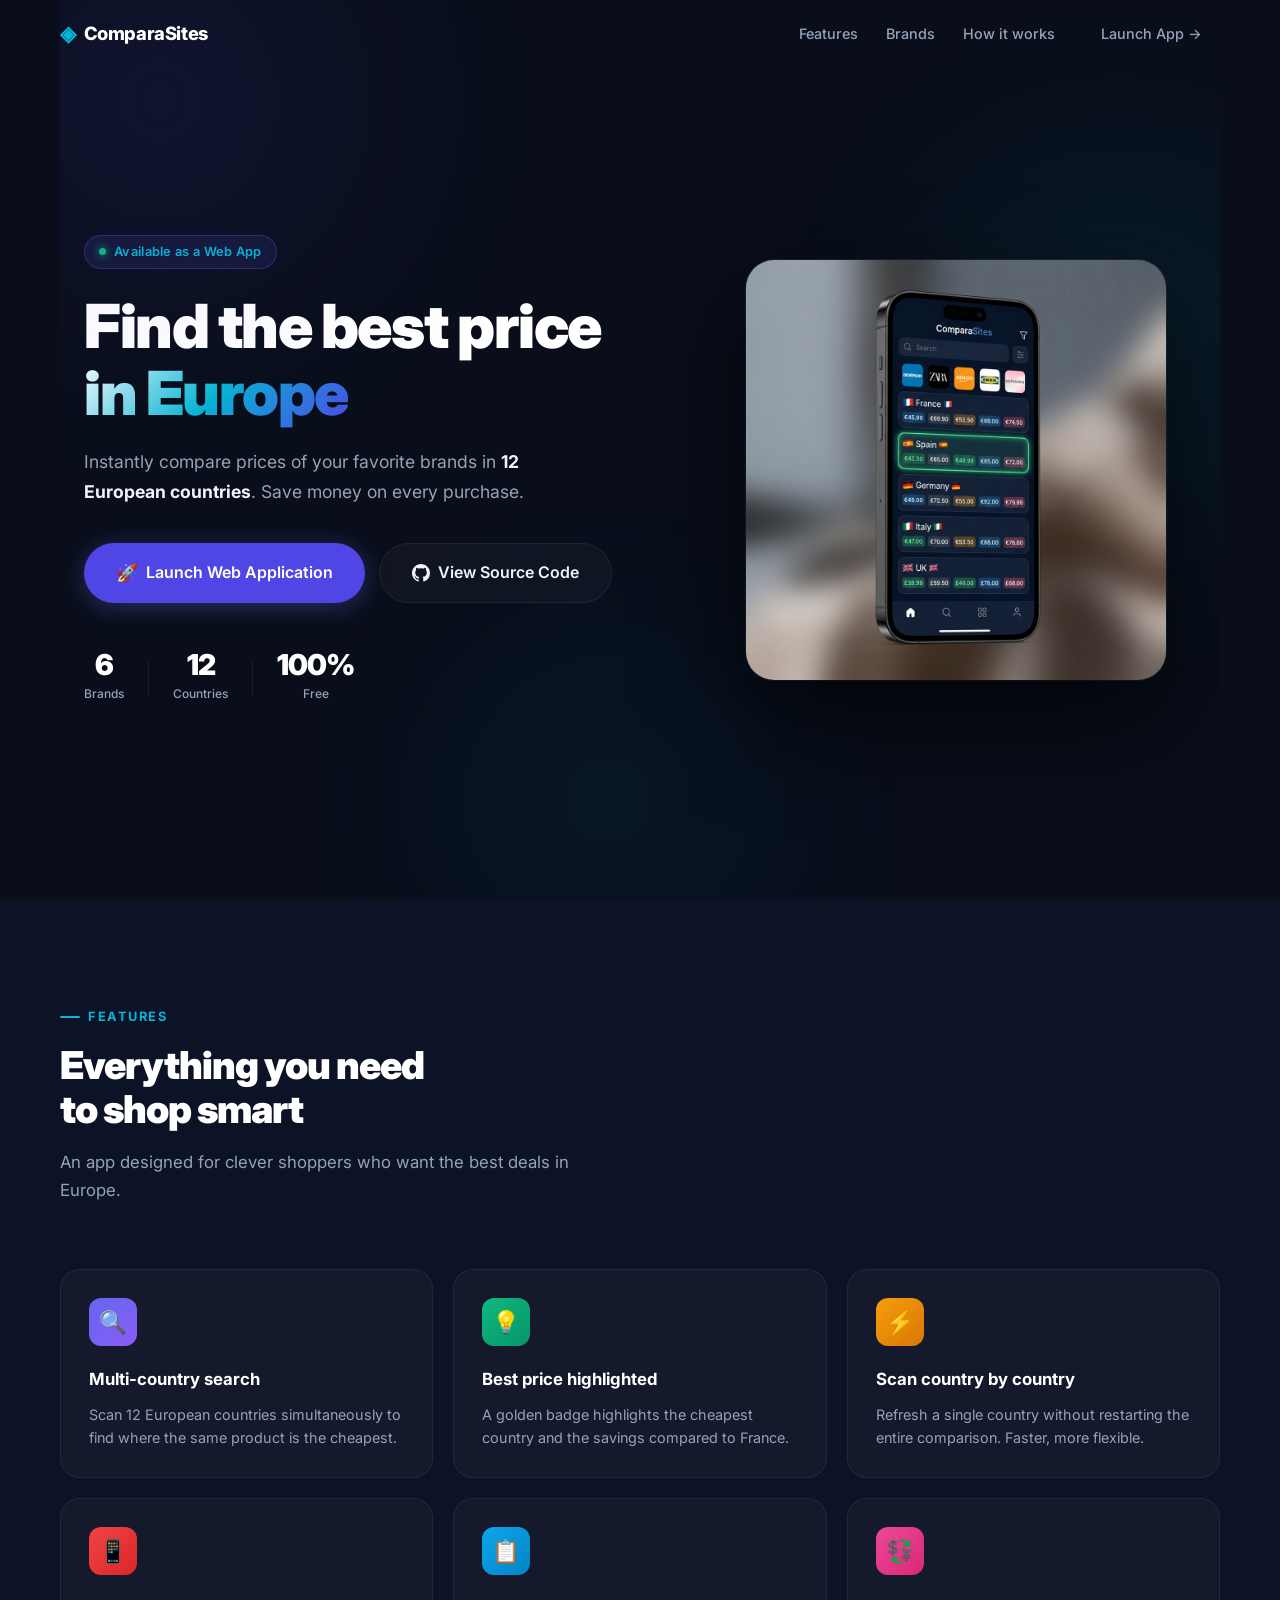
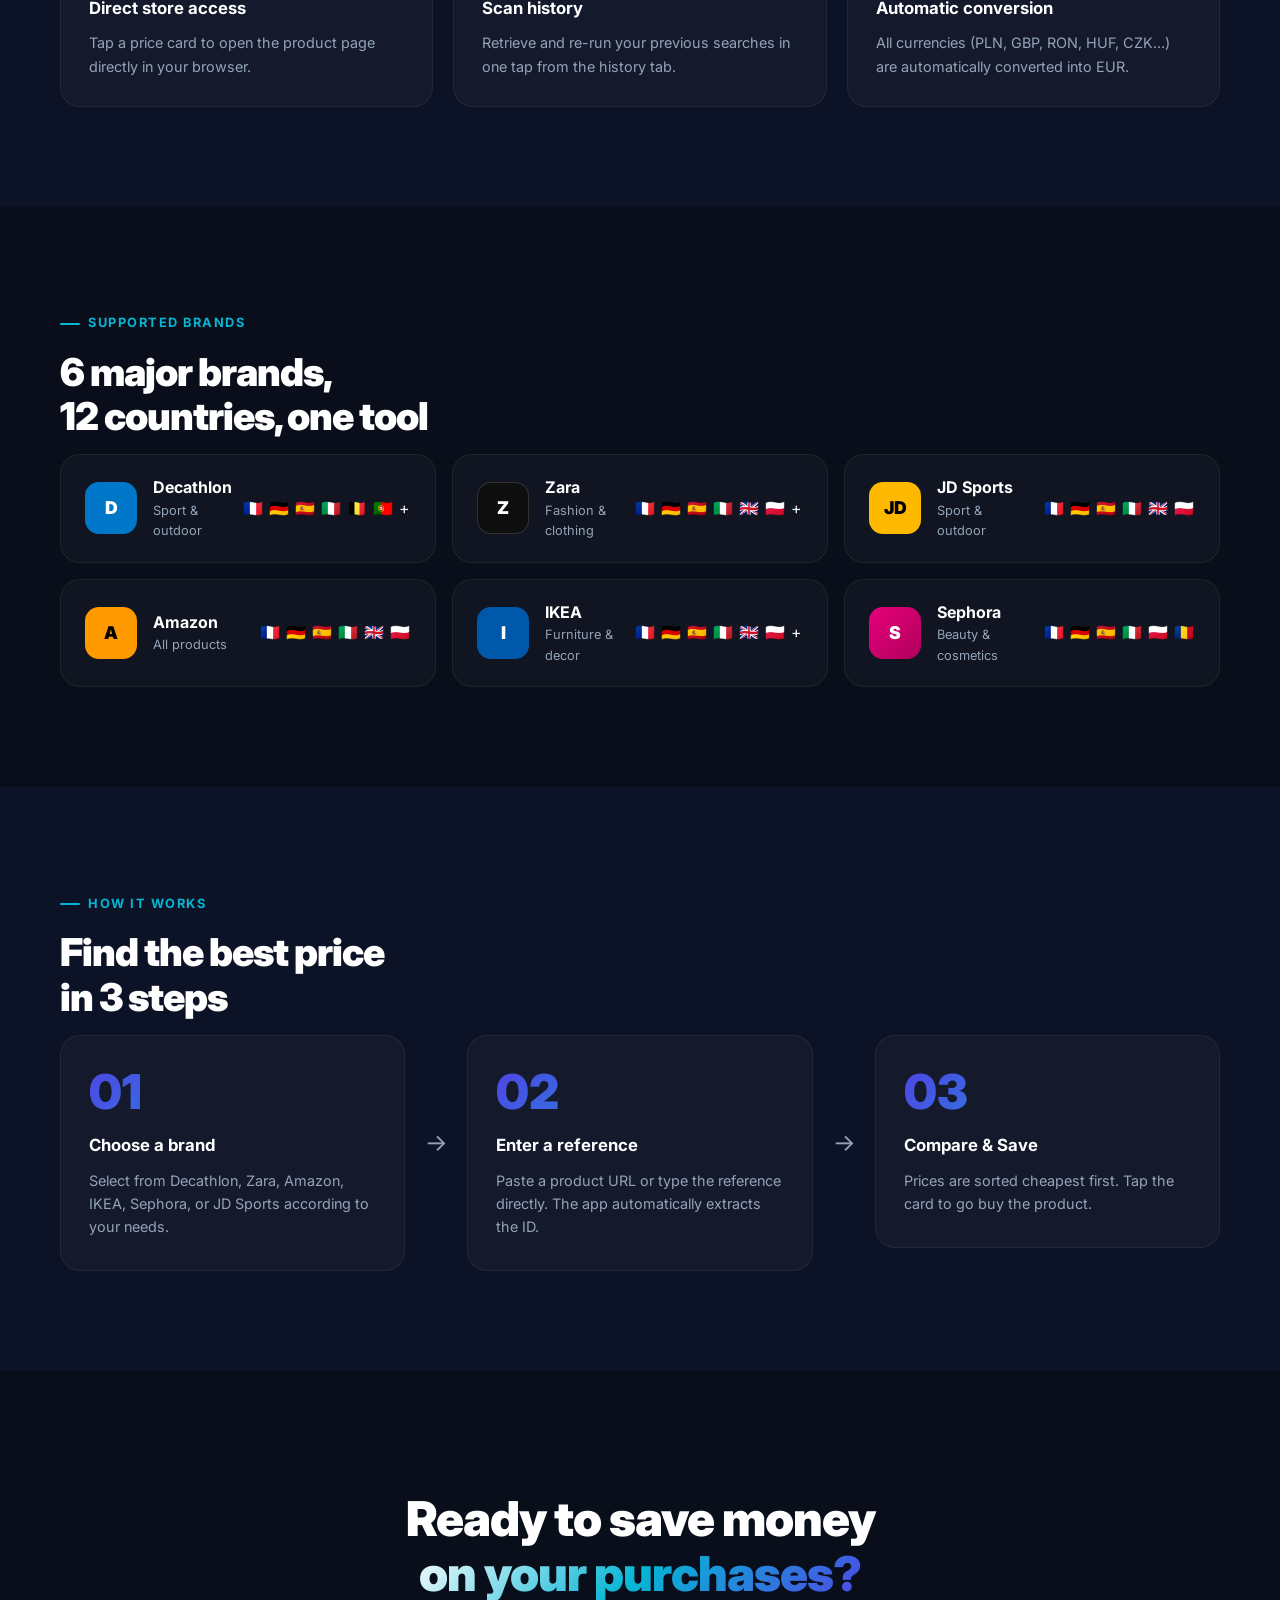
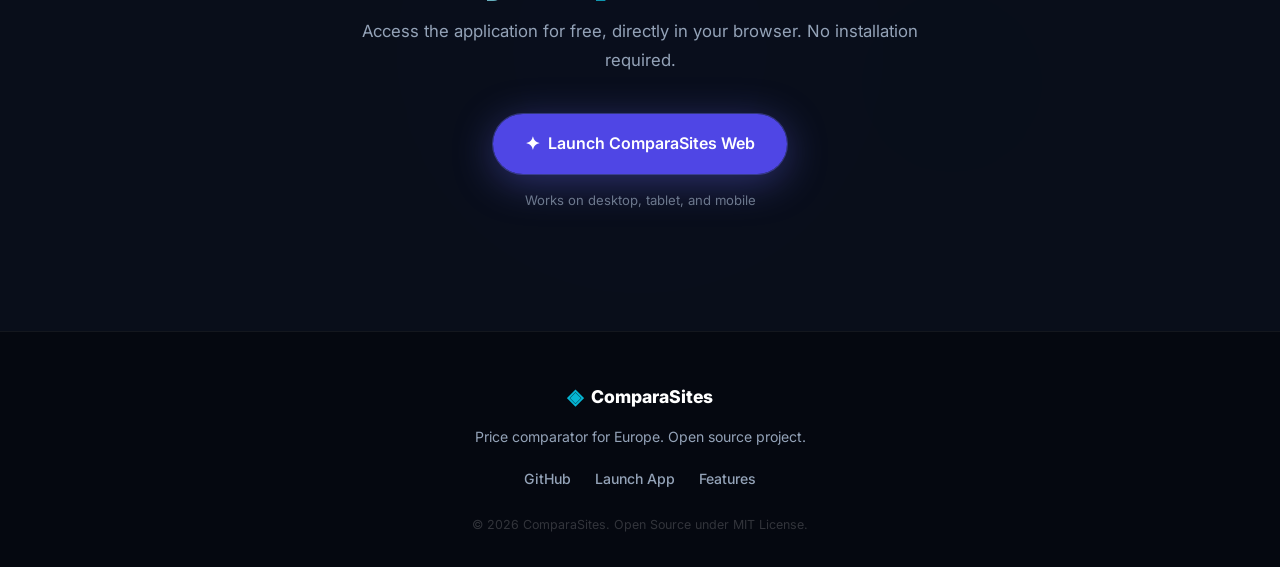
==== commit e2d19aa7: "design: refine gradient colors, add landing page translation support, and inject web loader spinner" ====
--- a/index.html
+++ b/index.html
@@ -24,9 +24,9 @@
         ComparaSites
       </a>
       <div class="nav-links">
-        <a href="#features">Fonctionnalités</a>
-        <a href="#brands">Enseignes</a>
-        <a href="#how">Comment ça marche</a>
+        <a href="#features" id="nav-link-features">Fonctionnalités</a>
+        <a href="#brands" id="nav-link-brands">Enseignes</a>
+        <a href="#how" id="nav-link-how">Comment ça marche</a>
         <a href="./app/" class="btn btn-sm" id="nav-cta">Lancer l'app →</a>
       </div>
       <button class="nav-burger" id="nav-burger" aria-label="Menu">
@@ -34,10 +34,10 @@
       </button>
     </div>
     <div class="nav-mobile" id="nav-mobile">
-      <a href="#features">Fonctionnalités</a>
-      <a href="#brands">Enseignes</a>
-      <a href="#how">Comment ça marche</a>
-      <a href="./app/" class="btn btn-mobile">Lancer l'app →</a>
+      <a href="#features" id="nav-mobile-features">Fonctionnalités</a>
+      <a href="#brands" id="nav-mobile-brands">Enseignes</a>
+      <a href="#how" id="nav-mobile-how">Comment ça marche</a>
+      <a href="./app/" class="btn btn-mobile" id="nav-mobile-cta">Lancer l'app →</a>
     </div>
   </nav>
 
@@ -50,15 +50,15 @@
     <div class="hero-content">
       <div class="hero-badge">
         <span class="badge-dot"></span>
-        Disponible en version Web
-      </div>
-
-      <h1 class="hero-title">
+        <span id="hero-badge-text">Disponible en version Web</span>
+      </div>
+
+      <h1 class="hero-title" id="hero-title">
         Trouvez le meilleur prix<br />
         <span class="gradient-text">en Europe</span>
       </h1>
 
-      <p class="hero-subtitle">
+      <p class="hero-subtitle" id="hero-subtitle">
         Comparez instantanément les prix de vos enseignes préférées dans 
         <strong>12 pays européens</strong>. Économisez sur chaque achat.
       </p>
@@ -68,7 +68,7 @@
           <span class="btn-icon">🚀</span>
           Lancer l'application Web
         </a>
-        <a href="https://github.com/fnnktkygl-code/ComparaSites" target="_blank" rel="noopener" class="btn btn-ghost btn-large">
+        <a href="https://github.com/fnnktkygl-code/ComparaSites" target="_blank" rel="noopener" class="btn btn-ghost btn-large" id="hero-github">
           <span class="btn-icon">
             <svg width="18" height="18" viewBox="0 0 24 24" fill="currentColor"><path d="M12 0C5.37 0 0 5.37 0 12c0 5.31 3.435 9.795 8.205 11.385.6.105.825-.255.825-.57 0-.285-.015-1.23-.015-2.235-3.015.555-3.795-.735-4.035-1.41-.135-.345-.72-1.41-1.23-1.695-.42-.225-1.02-.78-.015-.795.945-.015 1.62.87 1.845 1.23 1.08 1.815 2.805 1.305 3.495.99.105-.78.42-1.305.765-1.605-2.67-.3-5.46-1.335-5.46-5.925 0-1.305.465-2.385 1.23-3.225-.12-.3-.54-1.53.12-3.18 0 0 1.005-.315 3.3 1.23.96-.27 1.98-.405 3-.405s2.04.135 3 .405c2.295-1.56 3.3-1.23 3.3-1.23.66 1.65.24 2.88.12 3.18.765.84 1.23 1.905 1.23 3.225 0 4.605-2.805 5.625-5.475 5.925.435.375.81 1.095.81 2.22 0 1.605-.015 2.895-.015 3.3 0 .315.225.69.825.57A12.02 12.02 0 0 0 24 12c0-6.63-5.37-12-12-12z"/></svg>
           </span>
@@ -79,17 +79,17 @@
       <div class="hero-stats">
         <div class="stat">
           <span class="stat-value">6</span>
-          <span class="stat-label">Enseignes</span>
+          <span class="stat-label" id="stat-brands-label">Enseignes</span>
         </div>
         <div class="stat-divider"></div>
         <div class="stat">
           <span class="stat-value">12</span>
-          <span class="stat-label">Pays</span>
+          <span class="stat-label" id="stat-countries-label">Pays</span>
         </div>
         <div class="stat-divider"></div>
         <div class="stat">
           <span class="stat-value">100%</span>
-          <span class="stat-label">Gratuit</span>
+          <span class="stat-label" id="stat-free-label">Gratuit</span>
         </div>
       </div>
     </div>
@@ -103,40 +103,40 @@
   <!-- ══ FEATURES ══ -->
   <section class="section features-section" id="features">
     <div class="section-inner">
-      <div class="section-label">Fonctionnalités</div>
-      <h2 class="section-title">Tout ce dont vous avez besoin<br />pour acheter malin</h2>
-      <p class="section-subtitle">Une application conçue pour les acheteurs avisés qui veulent les meilleures offres en Europe.</p>
+      <div class="section-label" id="features-label">Fonctionnalités</div>
+      <h2 class="section-title" id="features-title">Tout ce dont vous avez besoin<br />pour acheter malin</h2>
+      <p class="section-subtitle" id="features-subtitle">Une application conçue pour les acheteurs avisés qui veulent les meilleures offres en Europe.</p>
 
       <div class="features-grid">
         <div class="feature-card" data-anim>
           <div class="feature-icon" style="background:linear-gradient(135deg,#6366f1,#8b5cf6)">🔍</div>
-          <h3>Recherche multi-pays</h3>
-          <p>Scannez simultanément 12 pays européens pour trouver où le même produit est le moins cher.</p>
+          <h3 id="feat-1-title">Recherche multi-pays</h3>
+          <p id="feat-1-desc">Scannez simultanément 12 pays européens pour trouver où le même produit est le moins cher.</p>
         </div>
         <div class="feature-card" data-anim>
           <div class="feature-icon" style="background:linear-gradient(135deg,#10b981,#059669)">💡</div>
-          <h3>Meilleur prix mis en avant</h3>
-          <p>Un bandeau doré met en avant le pays le moins cher et les économies par rapport à la France.</p>
+          <h3 id="feat-2-title">Meilleur prix mis en avant</h3>
+          <p id="feat-2-desc">Un bandeau doré met en avant le pays le moins cher et les économies par rapport à la France.</p>
         </div>
         <div class="feature-card" data-anim>
           <div class="feature-icon" style="background:linear-gradient(135deg,#f59e0b,#d97706)">⚡</div>
-          <h3>Scan pays par pays</h3>
-          <p>Rafraîchissez un seul pays sans relancer toute la comparaison. Plus rapide, plus flexible.</p>
+          <h3 id="feat-3-title">Scan pays par pays</h3>
+          <p id="feat-3-desc">Rafraîchissez un seul pays sans relancer toute la comparaison. Plus rapide, plus flexible.</p>
         </div>
         <div class="feature-card" data-anim>
           <div class="feature-icon" style="background:linear-gradient(135deg,#ef4444,#dc2626)">📱</div>
-          <h3>Accès direct au site</h3>
-          <p>Appuyez sur une carte prix pour ouvrir directement la page du produit dans votre navigateur.</p>
+          <h3 id="feat-4-title">Accès direct au site</h3>
+          <p id="feat-4-desc">Appuyez sur une carte prix pour ouvrir directement la page du produit dans votre navigateur.</p>
         </div>
         <div class="feature-card" data-anim>
           <div class="feature-icon" style="background:linear-gradient(135deg,#0ea5e9,#0284c7)">📋</div>
-          <h3>Historique des scans</h3>
-          <p>Retrouvez et relancez vos recherches précédentes en un tap depuis l'onglet historique.</p>
+          <h3 id="feat-5-title">Historique des scans</h3>
+          <p id="feat-5-desc">Retrouvez et relancez vos recherches précédentes en un tap depuis l'onglet historique.</p>
         </div>
         <div class="feature-card" data-anim>
           <div class="feature-icon" style="background:linear-gradient(135deg,#ec4899,#db2777)">💱</div>
-          <h3>Conversion automatique</h3>
-          <p>Toutes les devises (PLN, GBP, RON, HUF, CZK...) sont automatiquement converties en EUR.</p>
+          <h3 id="feat-6-title">Conversion automatique</h3>
+          <p id="feat-6-desc">Toutes les devises (PLN, GBP, RON, HUF, CZK...) sont automatiquement converties en EUR.</p>
         </div>
       </div>
     </div>
@@ -145,15 +145,15 @@
   <!-- ══ BRANDS ══ -->
   <section class="section brands-section" id="brands">
     <div class="section-inner">
-      <div class="section-label">Enseignes supportées</div>
-      <h2 class="section-title">6 grandes enseignes,<br />12 pays, un seul outil</h2>
+      <div class="section-label" id="brands-label">Enseignes supportées</div>
+      <h2 class="section-title" id="brands-title">6 grandes enseignes,<br />12 pays, un seul outil</h2>
 
       <div class="brands-grid">
         <div class="brand-card" data-anim>
           <div class="brand-logo decathlon">D</div>
           <div class="brand-info">
             <h3>Decathlon</h3>
-            <p>Sport & outdoor</p>
+            <p id="brand-decathlon-cat">Sport & outdoor</p>
           </div>
           <div class="brand-countries">🇫🇷 🇩🇪 🇪🇸 🇮🇹 🇧🇪 🇵🇹 +</div>
         </div>
@@ -161,7 +161,7 @@
           <div class="brand-logo zara">Z</div>
           <div class="brand-info">
             <h3>Zara</h3>
-            <p>Mode & vêtements</p>
+            <p id="brand-zara-cat">Mode & vêtements</p>
           </div>
           <div class="brand-countries">🇫🇷 🇩🇪 🇪🇸 🇮🇹 🇬🇧 🇵🇱 +</div>
         </div>
@@ -169,7 +169,7 @@
           <div class="brand-logo jd">JD</div>
           <div class="brand-info">
             <h3>JD Sports</h3>
-            <p>Sneakers & sport</p>
+            <p id="brand-jd-cat">Sneakers & sport</p>
           </div>
           <div class="brand-countries">🇫🇷 🇩🇪 🇪🇸 🇮🇹 🇬🇧 🇵🇱</div>
         </div>
@@ -177,7 +177,7 @@
           <div class="brand-logo amazon">A</div>
           <div class="brand-info">
             <h3>Amazon</h3>
-            <p>Tout produit</p>
+            <p id="brand-amazon-cat">Tout produit</p>
           </div>
           <div class="brand-countries">🇫🇷 🇩🇪 🇪🇸 🇮🇹 🇬🇧 🇵🇱</div>
         </div>
@@ -185,7 +185,7 @@
           <div class="brand-logo ikea">I</div>
           <div class="brand-info">
             <h3>IKEA</h3>
-            <p>Mobilier & déco</p>
+            <p id="brand-ikea-cat">Mobilier & déco</p>
           </div>
           <div class="brand-countries">🇫🇷 🇩🇪 🇪🇸 🇮🇹 🇬🇧 🇵🇱 +</div>
         </div>
@@ -193,7 +193,7 @@
           <div class="brand-logo sephora">S</div>
           <div class="brand-info">
             <h3>Sephora</h3>
-            <p>Beauté & cosmétiques</p>
+            <p id="brand-sephora-cat">Beauté & cosmétiques</p>
           </div>
           <div class="brand-countries">🇫🇷 🇩🇪 🇪🇸 🇮🇹 🇵🇱 🇷🇴</div>
         </div>
@@ -204,31 +204,31 @@
   <!-- ══ HOW IT WORKS ══ -->
   <section class="section how-section" id="how">
     <div class="section-inner">
-      <div class="section-label">Comment ça marche</div>
-      <h2 class="section-title">Trouvez le meilleur prix<br />en 3 étapes</h2>
+      <div class="section-label" id="how-label">Comment ça marche</div>
+      <h2 class="section-title" id="how-title">Trouvez le meilleur prix<br />en 3 étapes</h2>
 
       <div class="steps-grid">
         <div class="step" data-anim>
           <div class="step-num">01</div>
           <div class="step-content">
-            <h3>Choisissez une enseigne</h3>
-            <p>Sélectionnez parmi Decathlon, Zara, Amazon, IKEA, Sephora ou JD Sports selon vos besoins.</p>
+            <h3 id="step-1-title">Choisissez une enseigne</h3>
+            <p id="step-1-desc">Sélectionnez parmi Decathlon, Zara, Amazon, IKEA, Sephora ou JD Sports selon vos besoins.</p>
           </div>
         </div>
         <div class="step-arrow">→</div>
         <div class="step" data-anim>
           <div class="step-num">02</div>
           <div class="step-content">
-            <h3>Entrez une référence</h3>
-            <p>Collez l'URL d'un produit ou tapez la référence directement. L'app extrait automatiquement l'ID.</p>
+            <h3 id="step-2-title">Entrez une référence</h3>
+            <p id="step-2-desc">Collez l'URL d'un produit ou tapez la référence directement. L'app extrait automatiquement l'ID.</p>
           </div>
         </div>
         <div class="step-arrow">→</div>
         <div class="step" data-anim>
           <div class="step-num">03</div>
           <div class="step-content">
-            <h3>Comparez et économisez</h3>
-            <p>Les prix sont triés du moins cher au plus cher. Appuyez sur la carte pour aller acheter.</p>
+            <h3 id="step-3-title">Comparez et économisez</h3>
+            <p id="step-3-desc">Les prix sont triés du moins cher au plus cher. Appuyez sur la carte pour aller acheter.</p>
           </div>
         </div>
       </div>
@@ -240,13 +240,13 @@
     <div class="blob blob-cta-1"></div>
     <div class="blob blob-cta-2"></div>
     <div class="cta-inner" data-anim>
-      <h2 class="cta-title">Prêt à économiser<br /><span class="gradient-text">sur vos achats ?</span></h2>
-      <p class="cta-subtitle">Accédez à l'application gratuitement, directement dans votre navigateur. Aucune installation requise.</p>
+      <h2 class="cta-title" id="footer-cta-title">Prêt à économiser<br /><span class="gradient-text">sur vos achats ?</span></h2>
+      <p class="cta-subtitle" id="footer-cta-subtitle">Accédez à l'application gratuitement, directement dans votre navigateur. Aucune installation requise.</p>
       <a href="./app/" class="btn btn-primary btn-large btn-glow" id="footer-cta">
         <span class="btn-icon">✦</span>
         Lancer ComparaSites Web
       </a>
-      <p class="cta-hint">Fonctionne sur ordinateur, tablette et mobile</p>
+      <p class="cta-hint" id="footer-cta-hint">Fonctionne sur ordinateur, tablette et mobile</p>
     </div>
   </section>
 
@@ -257,13 +257,13 @@
         <span class="logo-icon">◈</span>
         ComparaSites
       </div>
-      <p class="footer-desc">Comparateur de prix pour l'Europe. Projet open source.</p>
+      <p class="footer-desc" id="footer-desc">Comparateur de prix pour l'Europe. Projet open source.</p>
       <div class="footer-links">
         <a href="https://github.com/fnnktkygl-code/ComparaSites" target="_blank" rel="noopener">GitHub</a>
         <a href="./app/" id="footer-app-link">Application Web</a>
-        <a href="#features">Fonctionnalités</a>
-      </div>
-      <p class="footer-copy">© 2026 ComparaSites. Open Source sous licence MIT.</p>
+        <a href="#features" id="footer-link-features">Fonctionnalités</a>
+      </div>
+      <p class="footer-copy" id="footer-copy">© 2026 ComparaSites. Open Source sous licence MIT.</p>
     </div>
   </footer>
 
@@ -298,6 +298,195 @@
       });
     }, { threshold: 0.12 });
     document.querySelectorAll('[data-anim]').forEach(el => observer.observe(el));
+
+    // ══ TRANSLATIONS DICTIONARY ══
+    const translations = {
+      en: {
+        title: "ComparaSites — Compare Prices in Europe",
+        navFeatures: "Features",
+        navBrands: "Brands",
+        navHow: "How it works",
+        navCta: "Launch App →",
+        badge: "Available as a Web App",
+        heroTitle: "Find the best price<br /><span class=\"gradient-text\">in Europe</span>",
+        heroSubtitle: "Instantly compare prices of your favorite brands in <strong>12 European countries</strong>. Save money on every purchase.",
+        heroCta: "🚀 Launch Web Application",
+        heroGithub: "View Source Code",
+        statBrands: "Brands",
+        statCountries: "Countries",
+        statFree: "Free",
+        featuresLabel: "Features",
+        featuresTitle: "Everything you need<br />to shop smart",
+        featuresSubtitle: "An app designed for clever shoppers who want the best deals in Europe.",
+        feat1Title: "Multi-country search",
+        feat1Desc: "Scan 12 European countries simultaneously to find where the same product is the cheapest.",
+        feat2Title: "Best price highlighted",
+        feat2Desc: "A golden badge highlights the cheapest country and the savings compared to France.",
+        feat3Title: "Scan country by country",
+        feat3Desc: "Refresh a single country without restarting the entire comparison. Faster, more flexible.",
+        feat4Title: "Direct store access",
+        feat4Desc: "Tap a price card to open the product page directly in your browser.",
+        feat5Title: "Scan history",
+        feat5Desc: "Retrieve and re-run your previous searches in one tap from the history tab.",
+        feat6Title: "Automatic conversion",
+        feat6Desc: "All currencies (PLN, GBP, RON, HUF, CZK...) are automatically converted into EUR.",
+        brandsLabel: "Supported Brands",
+        brandsTitle: "6 major brands,<br />12 countries, one tool",
+        catSport: "Sport & outdoor",
+        catFashion: "Fashion & clothing",
+        catIkea: "Furniture & decor",
+        catBeaut: "Beauty & cosmetics",
+        catAmazon: "All products",
+        howLabel: "How it works",
+        howTitle: "Find the best price<br />in 3 steps",
+        step1Title: "Choose a brand",
+        step1Desc: "Select from Decathlon, Zara, Amazon, IKEA, Sephora, or JD Sports according to your needs.",
+        step2Title: "Enter a reference",
+        step2Desc: "Paste a product URL or type the reference directly. The app automatically extracts the ID.",
+        step3Title: "Compare & Save",
+        step3Desc: "Prices are sorted cheapest first. Tap the card to go buy the product.",
+        ctaTitle: "Ready to save money<br /><span class=\"gradient-text\">on your purchases?</span>",
+        ctaSubtitle: "Access the application for free, directly in your browser. No installation required.",
+        ctaBtn: "✦ Launch ComparaSites Web",
+        ctaHint: "Works on desktop, tablet, and mobile",
+        footerDesc: "Price comparator for Europe. Open source project.",
+        footerCopy: "© 2026 ComparaSites. Open Source under MIT License."
+      },
+      es: {
+        title: "ComparaSites — Compara Precios en Europa",
+        navFeatures: "Características",
+        navBrands: "Marcas",
+        navHow: "Cómo funciona",
+        navCta: "Iniciar App →",
+        badge: "Disponible en versión Web",
+        heroTitle: "Encuentra el mejor precio<br /><span class=\"gradient-text\">en Europa</span>",
+        heroSubtitle: "Compara instantáneamente los precios de tus marcas favoritas en <strong>12 países europeos</strong>. Ahorra en cada compra.",
+        heroCta: "🚀 Iniciar aplicación Web",
+        heroGithub: "Ver código fuente",
+        statBrands: "Marcas",
+        statCountries: "Países",
+        statFree: "Gratis",
+        featuresLabel: "Características",
+        featuresTitle: "Todo lo que necesitas<br />para comprar de forma inteligente",
+        featuresSubtitle: "Una aplicación diseñada para compradores astutos que quieren las mejores ofertas en Europa.",
+        feat1Title: "Búsqueda multipaís",
+        feat1Desc: "Escanea 12 países europeos simultáneamente para encontrar dónde es más barato el mismo producto.",
+        feat2Title: "Mejor precio destacado",
+        feat2Desc: "Un banner dorado destaca el país más barato y el ahorro en comparación con Francia.",
+        feat3Title: "Escaneo país por país",
+        feat3Desc: "Actualiza un solo país sin reiniciar toda la comparación. Más rápido, más flexible.",
+        feat4Title: "Acceso directo a la tienda",
+        feat4Desc: "Toca una tarjeta de precio para abrir la página del producto directamente en tu navegador.",
+        feat5Title: "Historial de escaneos",
+        feat5Desc: "Recupera y vuelve a lanzar tus búsquedas anteriores con un toque desde la pestaña de historial.",
+        feat6Title: "Conversión automática",
+        feat6Desc: "Todas las monedas (PLN, GBP, RON, HUF, CZK...) se convierten automáticamente a EUR.",
+        brandsLabel: "Tiendas compatibles",
+        brandsTitle: "6 grandes marcas,<br />12 países, una sola herramienta",
+        catSport: "Deportes & outdoor",
+        catFashion: "Moda & ropa",
+        catIkea: "Muebles & decoración",
+        catBeaut: "Belleza & cosméticos",
+        catAmazon: "Cualquier producto",
+        howLabel: "Cómo funciona",
+        howTitle: "Encuentra el mejor precio<br />en 3 pasos",
+        step1Title: "Elige una tienda",
+        step1Desc: "Selecciona entre Decathlon, Zara, Amazon, IKEA, Sephora o JD Sports según tus necesidades.",
+        step2Title: "Introduce una referencia",
+        step2Desc: "Pega el enlace de un producto o escribe la referencia directamente. La app extrae el ID de forma automática.",
+        step3Title: "Compara y ahorra",
+        step3Desc: "Los precios se ordenan del más barato al más caro. Toca la tarjeta para ir a comprar.",
+        ctaTitle: "¿Listo para ahorrar dinero<br /><span class=\"gradient-text\">en tus compras?</span>",
+        ctaSubtitle: "Accede a la aplicación gratis, directamente en tu navegador. No requiere instalación.",
+        ctaBtn: "✦ Iniciar ComparaSites Web",
+        ctaHint: "Funciona en ordenadores, tabletas y móviles",
+        footerDesc: "Comparador de precios para Europa. Proyecto de código abierto.",
+        footerCopy: "© 2026 ComparaSites. Código abierto bajo la licencia MIT."
+      }
+    };
+
+    // Detect language and apply translations
+    function applyTranslations() {
+      const userLang = (navigator.language || navigator.userLanguage || 'fr').substring(0, 2);
+      const dict = translations[userLang];
+      if (!dict) return; // Fallback to HTML default (French)
+
+      document.title = dict.title;
+      document.querySelector('meta[name="description"]').setAttribute('content', dict.heroSubtitle.replace(/<\/?[^>]+(>|$)/g, ""));
+
+      // Nav
+      document.getElementById('nav-link-features').innerText = dict.navFeatures;
+      document.getElementById('nav-link-brands').innerText = dict.navBrands;
+      document.getElementById('nav-link-how').innerText = dict.navHow;
+      document.getElementById('nav-cta').innerText = dict.navCta;
+
+      document.getElementById('nav-mobile-features').innerText = dict.navFeatures;
+      document.getElementById('nav-mobile-brands').innerText = dict.navBrands;
+      document.getElementById('nav-mobile-how').innerText = dict.navHow;
+      document.getElementById('nav-mobile-cta').innerText = dict.navCta;
+
+      // Hero
+      document.getElementById('hero-badge-text').innerText = dict.badge;
+      document.getElementById('hero-title').innerHTML = dict.heroTitle;
+      document.getElementById('hero-subtitle').innerHTML = dict.heroSubtitle;
+      document.getElementById('hero-cta').innerHTML = `<span class="btn-icon">🚀</span> ${dict.heroCta.replace('🚀', '').trim()}`;
+      document.getElementById('hero-github').innerHTML = `<span class="btn-icon"><svg width="18" height="18" viewBox="0 0 24 24" fill="currentColor"><path d="M12 0C5.37 0 0 5.37 0 12c0 5.31 3.435 9.795 8.205 11.385.6.105.825-.255.825-.57 0-.285-.015-1.23-.015-2.235-3.015.555-3.795-.735-4.035-1.41-.135-.345-.72-1.41-1.23-1.695-.42-.225-1.02-.78-.015-.795.945-.015 1.62.87 1.845 1.23 1.08 1.815 2.805 1.305 3.495.99.105-.78.42-1.305.765-1.605-2.67-.3-5.46-1.335-5.46-5.925 0-1.305.465-2.385 1.23-3.225-.12-.3-.54-1.53.12-3.18 0 0 1.005-.315 3.3 1.23.96-.27 1.98-.405 3-.405s2.04.135 3 .405c2.295-1.56 3.3-1.23 3.3-1.23.66 1.65.24 2.88.12 3.18.765.84 1.23 1.905 1.23 3.225 0 4.605-2.805 5.625-5.475 5.925.435.375.81 1.095.81 2.22 0 1.605-.015 2.895-.015 3.3 0 .315.225.69.825.57A12.02 12.02 0 0 0 24 12c0-6.63-5.37-12-12-12z"/></svg></span> ${dict.heroGithub}`;
+      document.getElementById('stat-brands-label').innerText = dict.statBrands;
+      document.getElementById('stat-countries-label').innerText = dict.statCountries;
+      document.getElementById('stat-free-label').innerText = dict.statFree;
+
+      // Features
+      document.getElementById('features-label').innerText = dict.featuresLabel;
+      document.getElementById('features-title').innerHTML = dict.featuresTitle;
+      document.getElementById('features-subtitle').innerText = dict.featuresSubtitle;
+      document.getElementById('feat-1-title').innerText = dict.feat1Title;
+      document.getElementById('feat-1-desc').innerText = dict.feat1Desc;
+      document.getElementById('feat-2-title').innerText = dict.feat2Title;
+      document.getElementById('feat-2-desc').innerText = dict.feat2Desc;
+      document.getElementById('feat-3-title').innerText = dict.feat3Title;
+      document.getElementById('feat-3-desc').innerText = dict.feat3Desc;
+      document.getElementById('feat-4-title').innerText = dict.feat4Title;
+      document.getElementById('feat-4-desc').innerText = dict.feat4Desc;
+      document.getElementById('feat-5-title').innerText = dict.feat5Title;
+      document.getElementById('feat-5-desc').innerText = dict.feat5Desc;
+      document.getElementById('feat-6-title').innerText = dict.feat6Title;
+      document.getElementById('feat-6-desc').innerText = dict.feat6Desc;
+
+      // Brands
+      document.getElementById('brands-label').innerText = dict.brandsLabel;
+      document.getElementById('brands-title').innerHTML = dict.brandsTitle;
+      document.getElementById('brand-decathlon-cat').innerText = dict.catSport;
+      document.getElementById('brand-zara-cat').innerText = dict.catFashion;
+      document.getElementById('brand-jd-cat').innerText = dict.catSport;
+      document.getElementById('brand-amazon-cat').innerText = dict.catAmazon;
+      document.getElementById('brand-ikea-cat').innerText = dict.catIkea;
+      document.getElementById('brand-sephora-cat').innerText = dict.catBeaut;
+
+      // How
+      document.getElementById('how-label').innerText = dict.howLabel;
+      document.getElementById('how-title').innerHTML = dict.howTitle;
+      document.getElementById('step-1-title').innerText = dict.step1Title;
+      document.getElementById('step-1-desc').innerText = dict.step1Desc;
+      document.getElementById('step-2-title').innerText = dict.step2Title;
+      document.getElementById('step-2-desc').innerText = dict.step2Desc;
+      document.getElementById('step-3-title').innerText = dict.step3Title;
+      document.getElementById('step-3-desc').innerText = dict.step3Desc;
+
+      // CTA Footer
+      document.getElementById('footer-cta-title').innerHTML = dict.ctaTitle;
+      document.getElementById('footer-cta-subtitle').innerText = dict.ctaSubtitle;
+      document.getElementById('footer-cta').innerHTML = `<span class="btn-icon">✦</span> ${dict.ctaBtn.replace('✦', '').trim()}`;
+      document.getElementById('footer-cta-hint').innerText = dict.ctaHint;
+
+      // Footer
+      document.getElementById('footer-desc').innerText = dict.footerDesc;
+      document.getElementById('footer-app-link').innerText = dict.navCta.replace('→', '').trim();
+      document.getElementById('footer-link-features').innerText = dict.navFeatures;
+      document.getElementById('footer-copy').innerText = dict.footerCopy;
+    }
+
+    // Run translations
+    applyTranslations();
   </script>
 </body>
 </html>
--- a/style.css
+++ b/style.css
@@ -6,19 +6,19 @@
 *, *::before, *::after { box-sizing: border-box; margin: 0; padding: 0; }
 
 :root {
-  --bg: #050c1a;
-  --bg2: #080f20;
-  --card: rgba(255,255,255,0.04);
-  --card-border: rgba(255,255,255,0.08);
-  --card-hover: rgba(255,255,255,0.07);
-  --text: #e8eaf0;
-  --text-muted: #7b8299;
-  --accent: #6366f1;
-  --accent2: #818cf8;
+  --bg: #090e1a;
+  --bg2: #0d1326;
+  --card: rgba(255,255,255,0.03);
+  --card-border: rgba(255,255,255,0.06);
+  --card-hover: rgba(255,255,255,0.05);
+  --text: #f1f5f9;
+  --text-muted: #94a3b8;
+  --accent: #4f46e5;
+  --accent2: #06b6d4;
   --gold: #f59e0b;
   --green: #10b981;
-  --radius: 16px;
-  --shadow: 0 24px 80px rgba(0,0,0,0.5);
+  --radius: 20px;
+  --shadow: 0 24px 80px rgba(0,0,0,0.6);
 }
 
 html { scroll-behavior: smooth; }
@@ -141,11 +141,11 @@
 /* ══ BLOBS ══ */
 .blob {
   position: absolute; border-radius: 50%;
-  filter: blur(80px); opacity: 0.18; pointer-events: none;
-}
-.blob-1 { width: 600px; height: 600px; background: radial-gradient(circle, #6366f1, transparent 70%); top: -200px; left: -200px; }
-.blob-2 { width: 500px; height: 500px; background: radial-gradient(circle, #8b5cf6, transparent 70%); top: 100px; right: -150px; }
-.blob-3 { width: 400px; height: 400px; background: radial-gradient(circle, #ec4899, transparent 70%); bottom: -100px; left: 30%; }
+  filter: blur(100px); opacity: 0.15; pointer-events: none;
+}
+.blob-1 { width: 600px; height: 600px; background: radial-gradient(circle, #4f46e5, transparent 70%); top: -200px; left: -200px; }
+.blob-2 { width: 500px; height: 500px; background: radial-gradient(circle, #06b6d4, transparent 70%); top: 100px; right: -150px; }
+.blob-3 { width: 400px; height: 400px; background: radial-gradient(circle, #0284c7, transparent 70%); bottom: -100px; left: 30%; }
 
 /* ══ HERO ══ */
 .hero {
@@ -205,7 +205,7 @@
   color: #fff;
 }
 .gradient-text {
-  background: linear-gradient(135deg, var(--accent2) 0%, #a78bfa 50%, #ec4899 100%);
+  background: linear-gradient(135deg, #fff 0%, var(--accent2) 50%, var(--accent) 100%);
   -webkit-background-clip: text; background-clip: text;
   -webkit-text-fill-color: transparent;
 }
@@ -357,8 +357,8 @@
   padding: 120px 24px;
   position: relative; overflow: hidden;
 }
-.blob-cta-1 { width: 700px; height: 700px; background: radial-gradient(circle, rgba(99,102,241,0.15), transparent 70%); top: 50%; left: 50%; transform: translate(-50%,-50%); }
-.blob-cta-2 { width: 400px; height: 400px; background: radial-gradient(circle, rgba(236,72,153,0.1), transparent 70%); top: 20%; right: 10%; }
+.blob-cta-1 { width: 700px; height: 700px; background: radial-gradient(circle, rgba(79,70,229,0.12), transparent 70%); top: 50%; left: 50%; transform: translate(-50%,-50%); }
+.blob-cta-2 { width: 400px; height: 400px; background: radial-gradient(circle, rgba(6,182,212,0.08), transparent 70%); top: 20%; right: 10%; }
 
 .cta-inner {
   position: relative; z-index: 1; max-width: 600px; margin: 0 auto;
